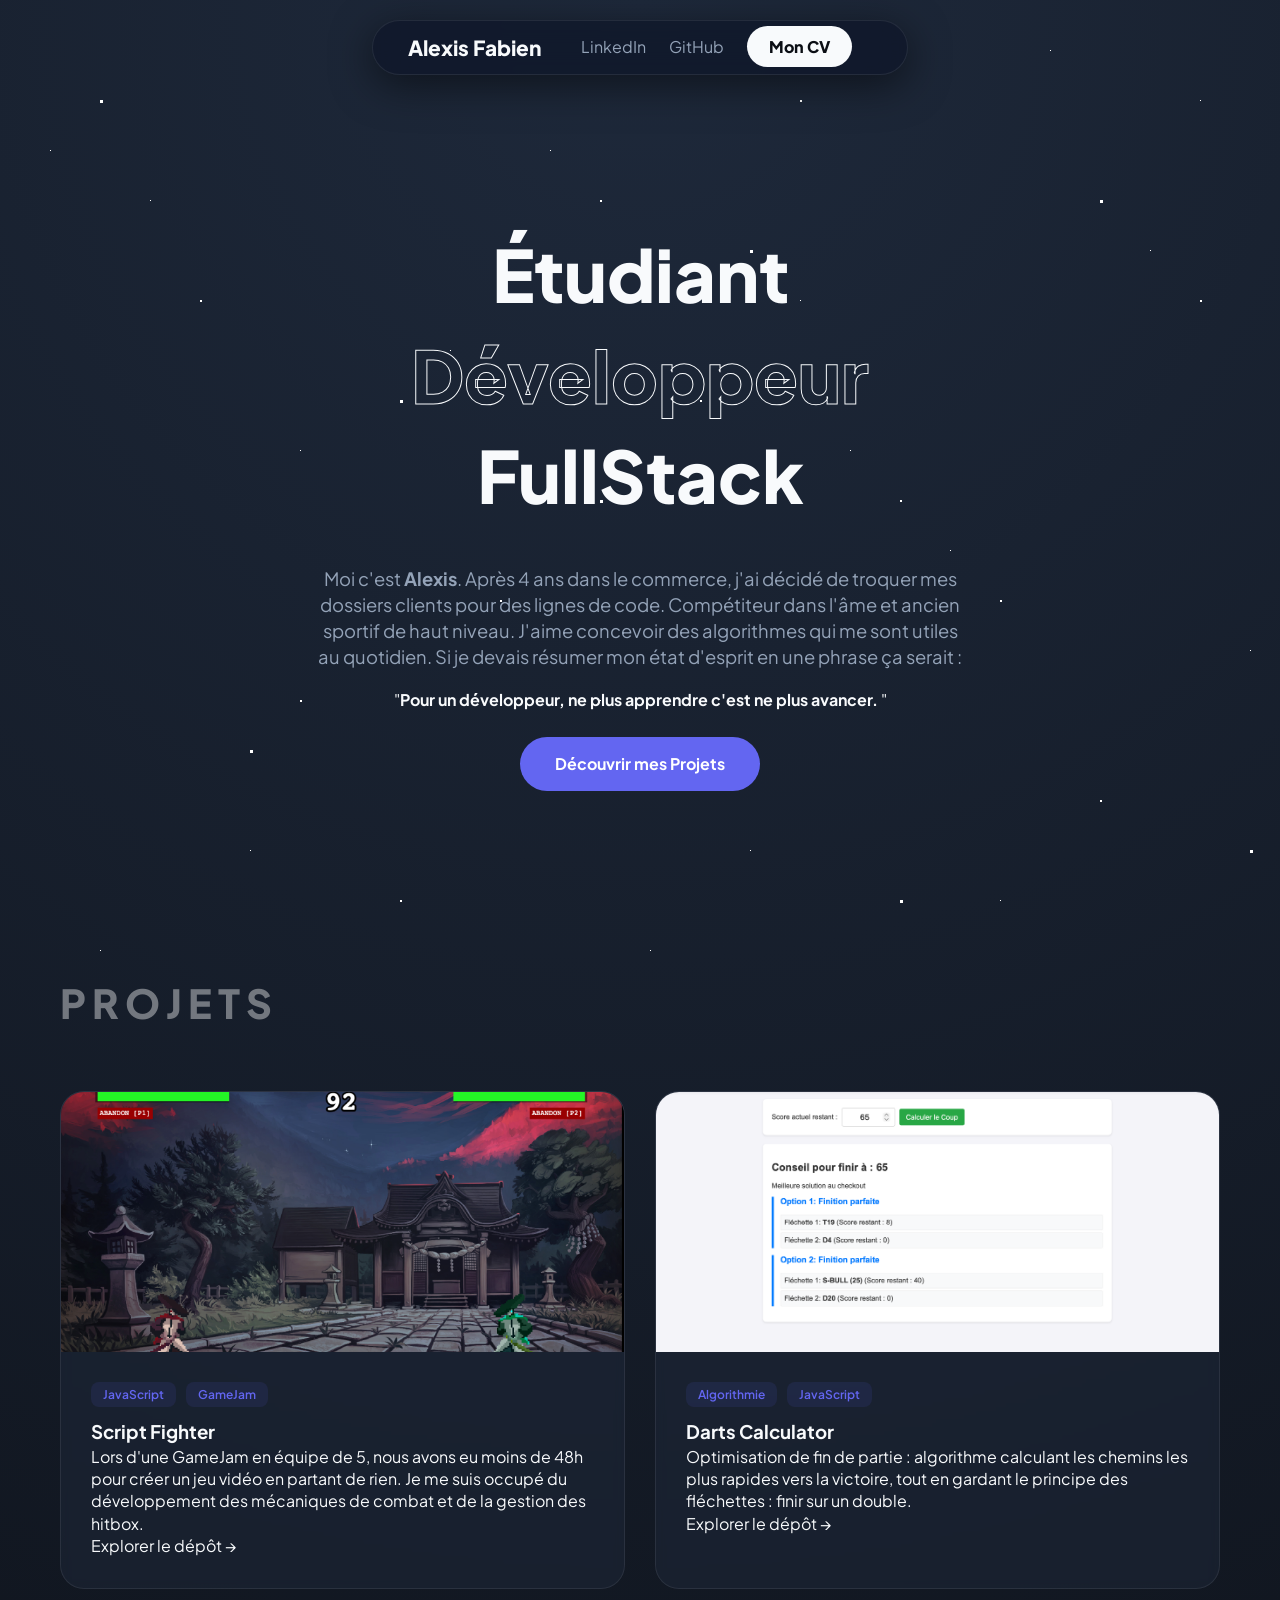
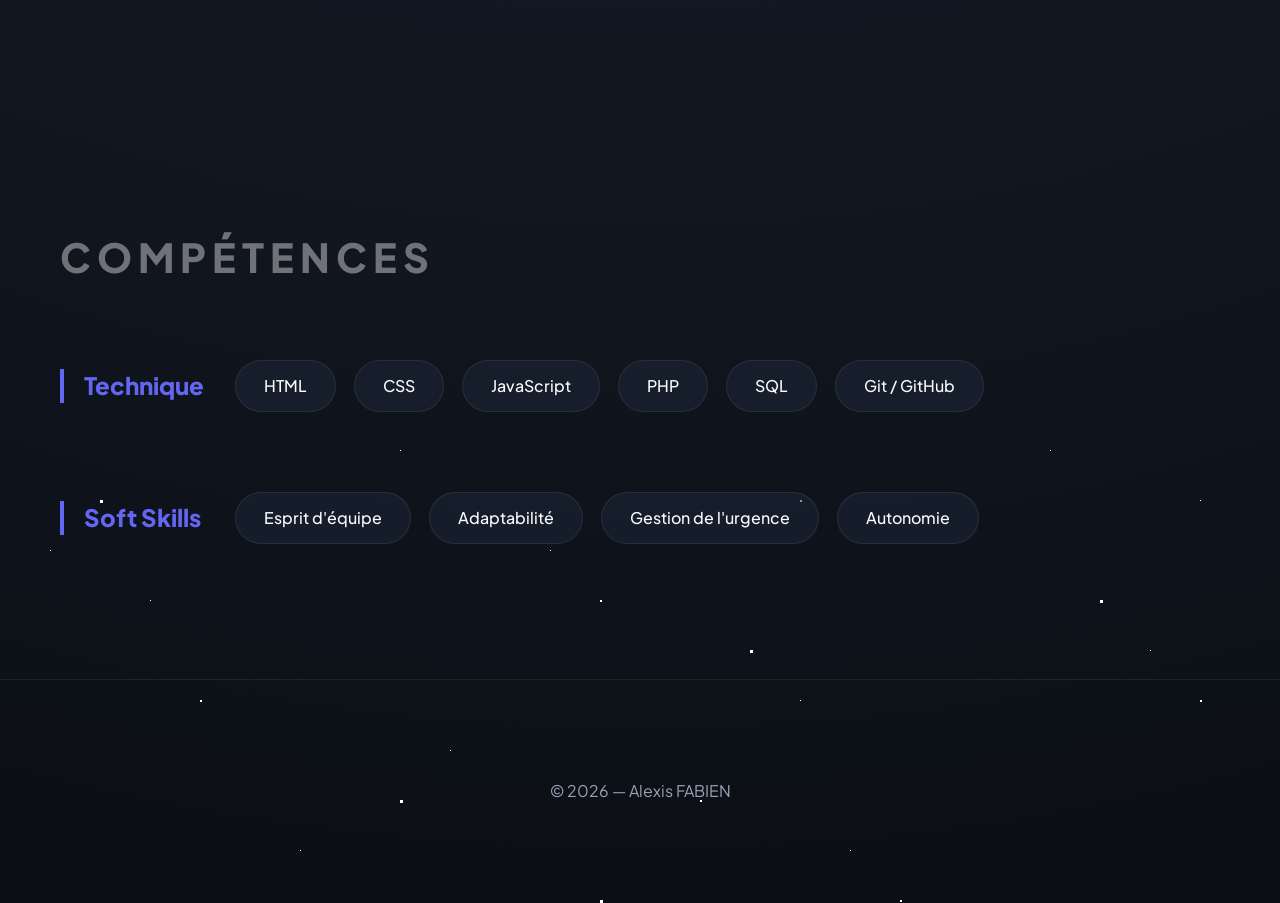
==== index.html @ adce6166 "first commit" ====
<!DOCTYPE html>
<html lang="fr">
<head>
    <meta charset="UTF-8">
    <meta name="viewport" content="width=device-width, initial-scale=1.0">
    <title>Alexis FABIEN | Dev Portfolio</title>
    <link rel="stylesheet" href="src/style.css">
    <link href="https://fonts.googleapis.com/css2?family=Plus+Jakarta+Sans:wght@300;500;800&display=swap" rel="stylesheet">
</head>
<body id="top"> <div class="stars-container">
        <div id="stars"></div>
        <div id="stars2"></div>
        <div id="stars3"></div>
    </div>

    <header class="top-bar">
        <div class="glass-container">
            <a href="#top" class="brand">Alexis<span> </span>Fabien</a>
            
            <nav class="main-nav">
                <a href="https://www.linkedin.com/in/alexis-fabien45" target="_blank">LinkedIn</a>
                <a href="https://github.com/Afabien9" target="_blank">GitHub</a>
                <a href="src/fichier/CV_Alexis_FABIEN.pdf" download class="cta-cv">Mon CV</a>
            </nav>
        </div>
    </header>

    <main>
        <section class="intro-scene">
            <div class="content-wrapper">
                <h1 class="main-title">Étudiant <span>Développeur</span> FullStack</h1>
                <p class="subtitle">Moi c'est <strong>Alexis</strong>. Après 4 ans dans le commerce, j'ai décidé de troquer mes dossiers clients pour des lignes de code. 
                    Compétiteur dans l'âme et ancien sportif de haut niveau. J'aime concevoir des algorithmes qui me sont utiles au quotidien.
                     Si je devais résumer mon état d'esprit en une phrase ça serait :</p>
                <p>"<strong>Pour un développeur, ne plus apprendre c'est ne plus avancer. </strong>"</p>
                 
                <div class="action-group">
                    <a href="#work-gallery" class="main-btn">Découvrir mes Projets</a>
                </div>
            </div>
        </section>

        <section id="work-gallery" class="work-gallery">
            <div class="section-header">
                <h2 class="title-stroke">PROJETS</h2>
            </div>

            <div class="bento-grid">
                <article class="project-item">
                    <a href="https://github.com/Afabien9/GameJam/tree/main" target="_blank" class="project-inner">
                        <div class="project-visual">
                            <img src="src/fichier/Screen In Game.png" alt="Script Fighter">
                        </div>
                        <div class="project-info">
                            <div class="tags"><span>JavaScript</span><span>GameJam</span></div>
                            <h3>Script Fighter</h3>
                            <p>Lors d'une GameJam en équipe de 5, nous avons eu moins de 48h pour créer un jeu vidéo en partant de rien. Je me suis occupé du développement des mécaniques de combat et de la gestion des hitbox.</p>
                                <span class="project-link">Explorer le dépôt →</span>
                        </div>
                    </a>
                </article>

                <article class="project-item">
                    <a href="https://github.com/Afabien9/Flechettes" target="_blank" class="project-inner">
                        <div class="project-visual">
                            <img src="src/fichier/Screen Fléchette.png" alt="Calculateur fléchettes">
                        </div>
                        <div class="project-info">
                            <div class="tags"><span>Algorithmie</span><span>JavaScript</span></div>
                            <h3>Darts Calculator</h3>
                            <p>Optimisation de fin de partie : algorithme calculant les chemins les plus rapides vers la victoire, tout en gardant le principe des fléchettes : finir sur un double.</p>
                                <span class="project-link">Explorer le dépôt →</span>
                        </div>
                    </a>
                </article>
            </div>
        </section>

        <section class="skills-section">
            <div class="section-header">
                <h2 class="title-stroke">COMPÉTENCES</h2>
            </div>
            
            <div class="skills-wrapper">
                <div class="skills-row">
                    <div class="group-label">Technique</div>
                    <div class="skills-slider">
                        <div class="skills-container">
                            <span class="skill-bubble">HTML</span>
                            <span class="skill-bubble">CSS</span>
                            <span class="skill-bubble">JavaScript</span>
                            <span class="skill-bubble">PHP</span>
                            <span class="skill-bubble">SQL</span>
                            <span class="skill-bubble">Git / GitHub</span>
                        </div>
                    </div>
                </div>

                <div class="skills-row">
                    <div class="group-label">Soft Skills</div>
                    <div class="skills-slider">
                        <div class="skills-container">
                            <span class="skill-bubble">Esprit d'équipe</span>
                            <span class="skill-bubble">Adaptabilité</span>
                            <span class="skill-bubble">Gestion de l'urgence</span>
                            <span class="skill-bubble">Autonomie</span>
                        </div>
                    </div>
                </div>
            </div>
        </section>
    </main>

    <footer class="minimal-footer">
        <div class="footer-content">
            <p>© 2026 — Alexis FABIEN</p>
        </div>
    </footer>

</body>
</html>
---- src/style.css ----
:root {
  --accent: #6366f1;
  --accent-soft: rgba(99, 102, 241, 0.1);
  --bg: #0b0e14;
  --card-bg: rgba(30, 41, 59, 0.5);
  --text-main: #f8fafc;
  --text-dim: #94a3b8;
  --border: rgba(255, 255, 255, 0.08);
}

/* --- GÉNÉRAL --- */
* { margin: 0; padding: 0; box-sizing: border-box; }
html { scroll-behavior: smooth; } /* Permet au défilement d'être fluide */

body {
  font-family: 'Plus Jakarta Sans', sans-serif;
  background-color: var(--bg);
  color: var(--text-main);
  line-height: 1.4;
  overflow-x: hidden;
  background: radial-gradient(circle at top, #1e293b 0%, #0b0e14 100%);
}

/* --- SYSTÈME DE GALAXIE --- */
.stars-container {
  position: fixed;
  top: 0;
  left: 0;
  width: 100%;
  height: 100%;
  z-index: -1;
  pointer-events: none;
}

#stars, #stars2, #stars3 {
  width: 1px;
  height: 1px;
  background: transparent;
  position: absolute;
  top: 0;
}

#stars {
  box-shadow: 150px 200px #FFF, 400px 50px #FFF, 600px 700px #FFF, 800px 300px #FFF, 1000px 900px #FFF, 1200px 100px #FFF, 1400px 600px #FFF, 1600px 200px #FFF, 1800px 800px #FFF, 100px 950px #FFF, 300px 450px #FFF, 550px 150px #FFF, 750px 850px #FFF, 950px 550px #FFF, 1150px 250px #FFF, 1350px 750px #FFF, 1550px 350px #FFF, 1750px 50px #FFF, 1950px 650px #FFF, 50px 150px #FFF, 250px 850px #FFF, 450px 350px #FFF, 650px 950px #FFF, 850px 450px #FFF, 1050px 50px #FFF, 1250px 650px #FFF, 1450px 150px #FFF, 1650px 850px #FFF, 1850px 350px #FFF;
  animation: animStar 60s linear infinite;
}
#stars::after { content: " "; position: absolute; top: 2000px; width: 1px; height: 1px; box-shadow: inherit; }

#stars2 {
  width: 2px;
  height: 2px;
  box-shadow: 200px 300px #FFF, 500px 600px #FFF, 800px 100px #FFF, 1100px 800px #FFF, 1400px 400px #FFF, 1700px 900px #FFF, 300px 700px #FFF, 600px 200px #FFF, 900px 500px #FFF, 1200px 300px #FFF, 1500px 800px #FFF, 1800px 100px #FFF, 400px 900px #FFF, 700px 400px #FFF, 1000px 600px #FFF, 1300px 200px #FFF, 1600px 500px #FFF, 1900px 700px #FFF;
  animation: animStar 100s linear infinite;
}
#stars2::after { content: " "; position: absolute; top: 2000px; width: 2px; height: 2px; box-shadow: inherit; }

#stars3 {
  width: 3px;
  height: 3px;
  box-shadow: 100px 100px #FFF, 600px 500px #FFF, 1100px 200px #FFF, 1600px 800px #FFF, 400px 400px #FFF, 900px 900px #FFF, 1400px 100px #FFF, 1900px 600px #FFF, 250px 750px #FFF, 750px 250px #FFF, 1250px 850px #FFF, 1750px 350px #FFF;
  animation: animStar 150s linear infinite;
}
#stars3::after { content: " "; position: absolute; top: 2000px; width: 3px; height: 3px; box-shadow: inherit; }

@keyframes animStar {
  from { transform: translateY(0px); }
  to { transform: translateY(-2000px); }
}

/* --- NAVIGATION --- */
.top-bar {
  position: fixed;
  top: 20px;
  width: 100%;
  z-index: 1000;
  display: flex;
  justify-content: center;
}

.glass-container {
  background: rgba(15, 23, 42, 0.8);
  backdrop-filter: blur(15px);
  border: 1px solid var(--border);
  padding: 12px 35px;
  border-radius: 100px;
  display: flex;
  align-items: center;
  gap: 40px;
  box-shadow: 0 10px 40px rgba(0,0,0,0.5);
}

.brand { 
    font-weight: 800; 
    font-size: 1.3rem; 
    text-decoration: none; /* Enlève le souligné du lien */
    color: var(--text-main); /* Garde le nom en blanc */
    transition: transform 0.3s ease;
}
.brand:hover { transform: scale(1.05); } /* Petit effet au survol */
.brand span { color: var(--accent); }

.main-nav a { 
  text-decoration: none; 
  color: var(--text-dim); 
  font-size: 1rem; 
  margin-right: 20px; 
  transition: color 0.3s;
}
.main-nav a:hover { color: var(--text-main); }

.cta-cv {
  background: var(--text-main);
  color: var(--bg) !important;
  padding: 10px 22px;
  border-radius: 50px;
  font-weight: 800;
}

/* --- SECTIONS --- */
.intro-scene {
  min-height: 95vh; 
  display: flex;
  align-items: center;
  justify-content: center;
  text-align: center;
  padding-top: 160px;
}
.main-title { font-size: clamp(2.5rem, 8vw, 4.5rem); font-weight: 800; margin-bottom: 40px; }
.main-title span { display: block; color: transparent; -webkit-text-stroke: 1px var(--text-main); }
.subtitle { color: var(--text-dim); max-width: 650px; margin: 0 auto 20px; font-size: 1.15rem; }

.main-btn {
  background: var(--accent);
  color: white;
  padding: 16px 35px;
  border-radius: 50px;
  text-decoration: none;
  font-weight: 700;
  display: inline-block;
  margin-top: 25px;
  transition: 0.4s cubic-bezier(0.175, 0.885, 0.32, 1.275);
}
.main-btn:hover { transform: scale(1.1); box-shadow: 0 0 20px var(--accent); }

/* PROJETS & GRID */
.work-gallery, .skills-section { padding: 120px 20px; max-width: 1200px; margin: 0 auto; }
.section-header { margin-bottom: 60px; }
.title-stroke { font-size: 2.5rem; opacity: 0.4; letter-spacing: 6px; color: #fff; font-weight: 800; }

.bento-grid { display: grid; grid-template-columns: repeat(2, 1fr); gap: 30px; }
.project-item { 
    background: var(--card-bg); 
    border: 1px solid var(--border); 
    border-radius: 24px; 
    overflow: hidden; 
    transition: 0.4s;
    backdrop-filter: blur(5px);
}
.project-item:hover { transform: translateY(-10px); border-color: var(--accent); background: rgba(30, 41, 59, 0.8); }
.project-inner { text-decoration: none; color: inherit; }
.project-visual { height: 260px; background: #1e293b; overflow: hidden; }
.project-visual img { width: 100%; height: 100%; object-fit: cover; transition: 0.6s; }
.project-item:hover .project-visual img { transform: scale(1.1); }
.project-info { padding: 30px; }

.tags { margin-bottom: 15px; }
.tags span { font-size: 0.75rem; background: var(--accent-soft); padding: 5px 12px; border-radius: 8px; color: var(--accent); margin-right: 10px; font-weight: 600; }

/* COMPÉTENCES */
.skills-wrapper { display: flex; flex-direction: column; gap: 50px; }
.skills-row { display: flex; align-items: center; }
.group-label {
  min-width: 160px;
  font-size: 1.5rem;
  color: var(--accent);
  font-weight: 800;
  border-left: 4px solid var(--accent);
  padding-left: 20px;
}
.skills-container { display: flex; gap: 18px; overflow-x: auto; padding: 15px; scrollbar-width: none; }
.skill-bubble {
  background: var(--card-bg);
  border: 1px solid var(--border);
  padding: 14px 28px;
  border-radius: 100px;
  white-space: nowrap;
  transition: 0.3s;
  font-weight: 500;
}
.skill-bubble:hover { border-color: var(--accent); color: var(--accent); transform: translateY(-5px); box-shadow: 0 10px 20px rgba(0,0,0,0.3); }

.minimal-footer { padding: 100px 20px; border-top: 1px solid var(--border); text-align: center; color: var(--text-dim); }

@media (max-width: 768px) {
  .glass-container { width: 95%; gap: 15px; padding: 10px 20px; }
  .bento-grid { grid-template-columns: 1fr; }
  .group-label { min-width: 120px; font-size: 1.1rem; }
  .main-title { font-size: 2.8rem; }
}
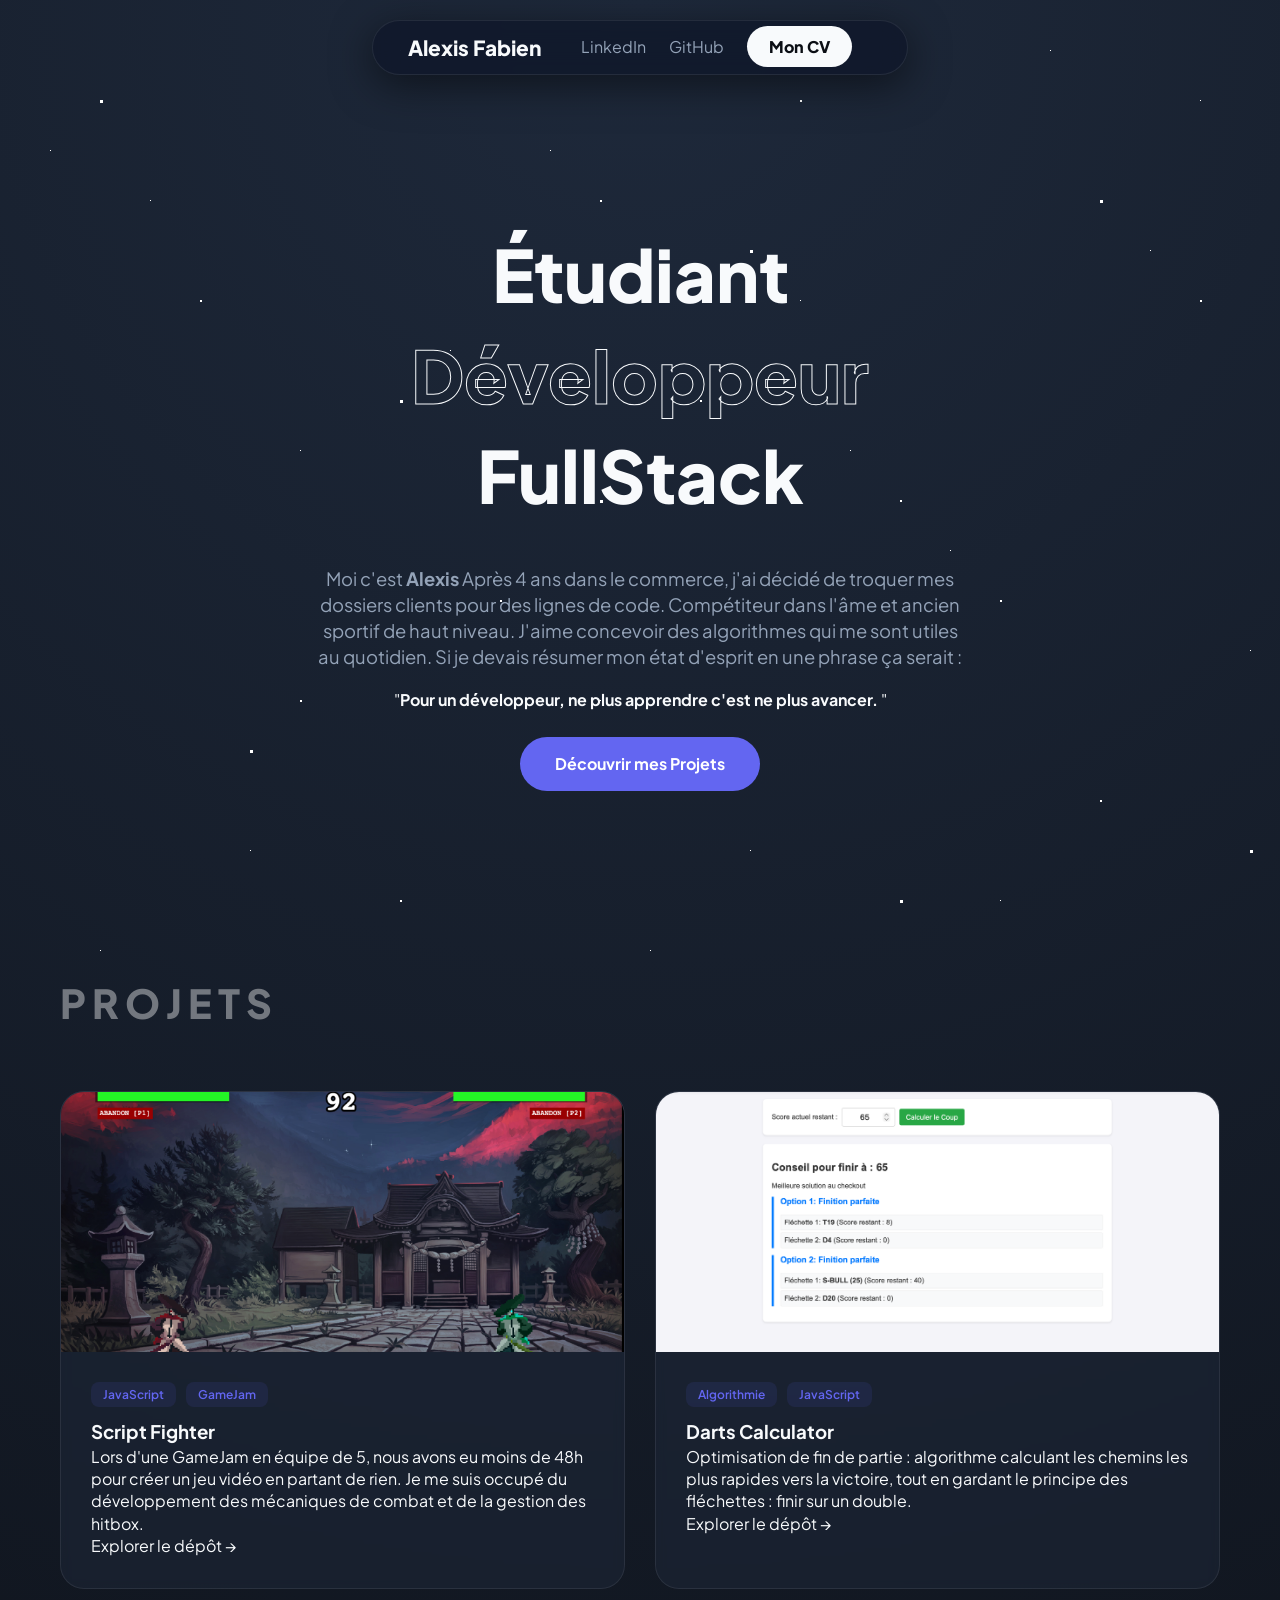
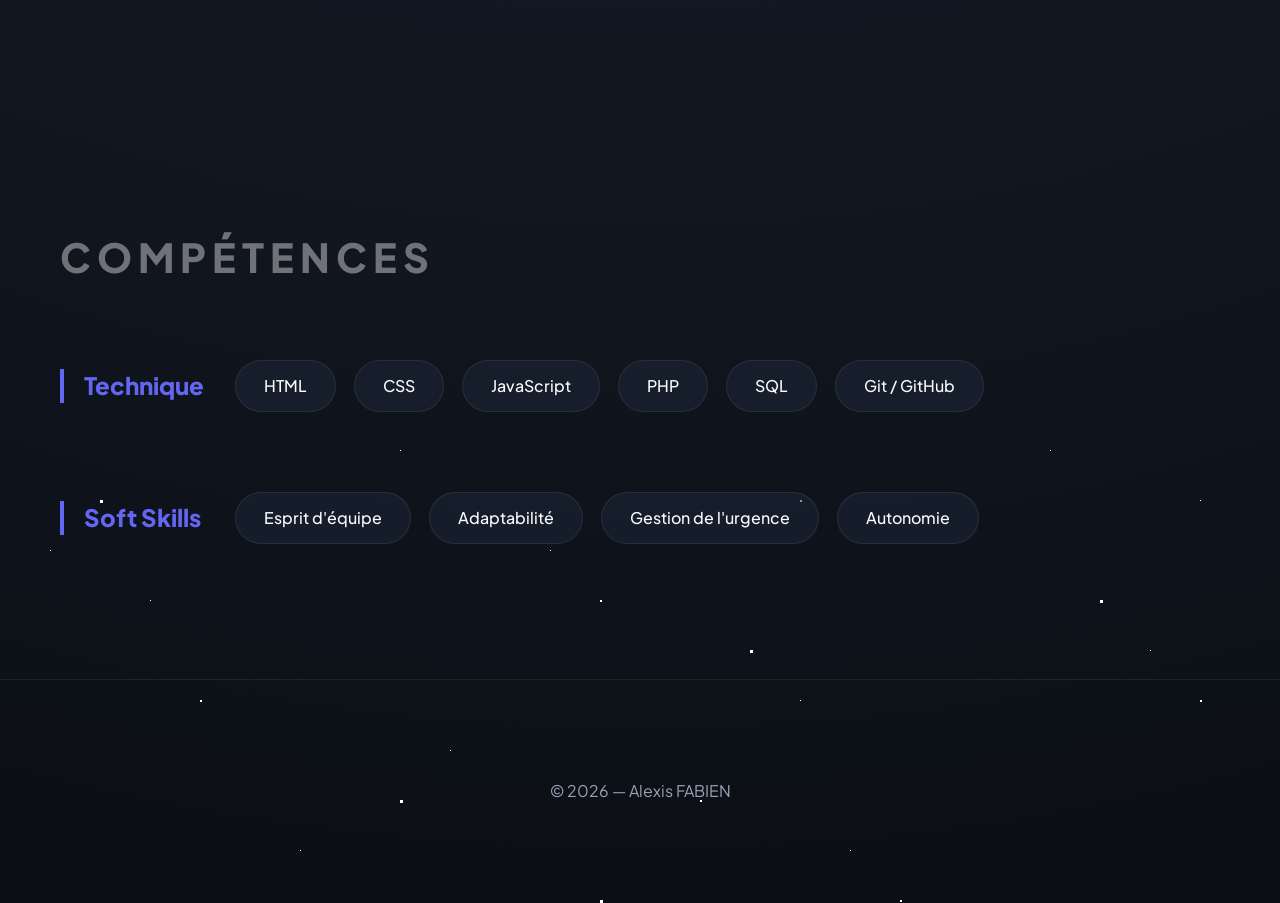
==== commit f08e58c5: "v1" ====
--- a/index.html
+++ b/index.html
@@ -4,7 +4,7 @@
     <meta charset="UTF-8">
     <meta name="viewport" content="width=device-width, initial-scale=1.0">
     <title>Alexis FABIEN | Dev Portfolio</title>
-    <link rel="stylesheet" href="src/style.css">
+    <link rel="stylesheet" href="style.css">
     <link href="https://fonts.googleapis.com/css2?family=Plus+Jakarta+Sans:wght@300;500;800&display=swap" rel="stylesheet">
 </head>
 <body id="top"> <div class="stars-container">
@@ -29,7 +29,7 @@
         <section class="intro-scene">
             <div class="content-wrapper">
                 <h1 class="main-title">Étudiant <span>Développeur</span> FullStack</h1>
-                <p class="subtitle">Moi c'est <strong>Alexis</strong>. Après 4 ans dans le commerce, j'ai décidé de troquer mes dossiers clients pour des lignes de code. 
+                <p class="subtitle">Moi c'est <strong>Alexis</strong> Après 4 ans dans le commerce, j'ai décidé de troquer mes dossiers clients pour des lignes de code. 
                     Compétiteur dans l'âme et ancien sportif de haut niveau. J'aime concevoir des algorithmes qui me sont utiles au quotidien.
                      Si je devais résumer mon état d'esprit en une phrase ça serait :</p>
                 <p>"<strong>Pour un développeur, ne plus apprendre c'est ne plus avancer. </strong>"</p>
@@ -49,7 +49,7 @@
                 <article class="project-item">
                     <a href="https://github.com/Afabien9/GameJam/tree/main" target="_blank" class="project-inner">
                         <div class="project-visual">
-                            <img src="src/fichier/Screen In Game.png" alt="Script Fighter">
+                            <img src="fichier/Screen In Game.png" alt="Script Fighter">
                         </div>
                         <div class="project-info">
                             <div class="tags"><span>JavaScript</span><span>GameJam</span></div>
@@ -63,7 +63,7 @@
                 <article class="project-item">
                     <a href="https://github.com/Afabien9/Flechettes" target="_blank" class="project-inner">
                         <div class="project-visual">
-                            <img src="src/fichier/Screen Fléchette.png" alt="Calculateur fléchettes">
+                            <img src="fichier/Screen Fléchette.png" alt="Calculateur fléchettes">
                         </div>
                         <div class="project-info">
                             <div class="tags"><span>Algorithmie</span><span>JavaScript</span></div>
--- a/style.css
+++ b/style.css
@@ -0,0 +1,199 @@
+:root {
+  --accent: #6366f1;
+  --accent-soft: rgba(99, 102, 241, 0.1);
+  --bg: #0b0e14;
+  --card-bg: rgba(30, 41, 59, 0.5);
+  --text-main: #f8fafc;
+  --text-dim: #94a3b8;
+  --border: rgba(255, 255, 255, 0.08);
+}
+
+/* --- GÉNÉRAL --- */
+* { margin: 0; padding: 0; box-sizing: border-box; }
+html { scroll-behavior: smooth; } /* Permet au défilement d'être fluide */
+
+body {
+  font-family: 'Plus Jakarta Sans', sans-serif;
+  background-color: var(--bg);
+  color: var(--text-main);
+  line-height: 1.4;
+  overflow-x: hidden;
+  background: radial-gradient(circle at top, #1e293b 0%, #0b0e14 100%);
+}
+
+/* --- SYSTÈME DE GALAXIE --- */
+.stars-container {
+  position: fixed;
+  top: 0;
+  left: 0;
+  width: 100%;
+  height: 100%;
+  z-index: -1;
+  pointer-events: none;
+}
+
+#stars, #stars2, #stars3 {
+  width: 1px;
+  height: 1px;
+  background: transparent;
+  position: absolute;
+  top: 0;
+}
+
+#stars {
+  box-shadow: 150px 200px #FFF, 400px 50px #FFF, 600px 700px #FFF, 800px 300px #FFF, 1000px 900px #FFF, 1200px 100px #FFF, 1400px 600px #FFF, 1600px 200px #FFF, 1800px 800px #FFF, 100px 950px #FFF, 300px 450px #FFF, 550px 150px #FFF, 750px 850px #FFF, 950px 550px #FFF, 1150px 250px #FFF, 1350px 750px #FFF, 1550px 350px #FFF, 1750px 50px #FFF, 1950px 650px #FFF, 50px 150px #FFF, 250px 850px #FFF, 450px 350px #FFF, 650px 950px #FFF, 850px 450px #FFF, 1050px 50px #FFF, 1250px 650px #FFF, 1450px 150px #FFF, 1650px 850px #FFF, 1850px 350px #FFF;
+  animation: animStar 60s linear infinite;
+}
+#stars::after { content: " "; position: absolute; top: 2000px; width: 1px; height: 1px; box-shadow: inherit; }
+
+#stars2 {
+  width: 2px;
+  height: 2px;
+  box-shadow: 200px 300px #FFF, 500px 600px #FFF, 800px 100px #FFF, 1100px 800px #FFF, 1400px 400px #FFF, 1700px 900px #FFF, 300px 700px #FFF, 600px 200px #FFF, 900px 500px #FFF, 1200px 300px #FFF, 1500px 800px #FFF, 1800px 100px #FFF, 400px 900px #FFF, 700px 400px #FFF, 1000px 600px #FFF, 1300px 200px #FFF, 1600px 500px #FFF, 1900px 700px #FFF;
+  animation: animStar 100s linear infinite;
+}
+#stars2::after { content: " "; position: absolute; top: 2000px; width: 2px; height: 2px; box-shadow: inherit; }
+
+#stars3 {
+  width: 3px;
+  height: 3px;
+  box-shadow: 100px 100px #FFF, 600px 500px #FFF, 1100px 200px #FFF, 1600px 800px #FFF, 400px 400px #FFF, 900px 900px #FFF, 1400px 100px #FFF, 1900px 600px #FFF, 250px 750px #FFF, 750px 250px #FFF, 1250px 850px #FFF, 1750px 350px #FFF;
+  animation: animStar 150s linear infinite;
+}
+#stars3::after { content: " "; position: absolute; top: 2000px; width: 3px; height: 3px; box-shadow: inherit; }
+
+@keyframes animStar {
+  from { transform: translateY(0px); }
+  to { transform: translateY(-2000px); }
+}
+
+/* --- NAVIGATION --- */
+.top-bar {
+  position: fixed;
+  top: 20px;
+  width: 100%;
+  z-index: 1000;
+  display: flex;
+  justify-content: center;
+}
+
+.glass-container {
+  background: rgba(15, 23, 42, 0.8);
+  backdrop-filter: blur(15px);
+  border: 1px solid var(--border);
+  padding: 12px 35px;
+  border-radius: 100px;
+  display: flex;
+  align-items: center;
+  gap: 40px;
+  box-shadow: 0 10px 40px rgba(0,0,0,0.5);
+}
+
+.brand { 
+    font-weight: 800; 
+    font-size: 1.3rem; 
+    text-decoration: none; /* Enlève le souligné du lien */
+    color: var(--text-main); /* Garde le nom en blanc */
+    transition: transform 0.3s ease;
+}
+.brand:hover { transform: scale(1.05); } /* Petit effet au survol */
+.brand span { color: var(--accent); }
+
+.main-nav a { 
+  text-decoration: none; 
+  color: var(--text-dim); 
+  font-size: 1rem; 
+  margin-right: 20px; 
+  transition: color 0.3s;
+}
+.main-nav a:hover { color: var(--text-main); }
+
+.cta-cv {
+  background: var(--text-main);
+  color: var(--bg) !important;
+  padding: 10px 22px;
+  border-radius: 50px;
+  font-weight: 800;
+}
+
+/* --- SECTIONS --- */
+.intro-scene {
+  min-height: 95vh; 
+  display: flex;
+  align-items: center;
+  justify-content: center;
+  text-align: center;
+  padding-top: 160px;
+}
+.main-title { font-size: clamp(2.5rem, 8vw, 4.5rem); font-weight: 800; margin-bottom: 40px; }
+.main-title span { display: block; color: transparent; -webkit-text-stroke: 1px var(--text-main); }
+.subtitle { color: var(--text-dim); max-width: 650px; margin: 0 auto 20px; font-size: 1.15rem; }
+
+.main-btn {
+  background: var(--accent);
+  color: white;
+  padding: 16px 35px;
+  border-radius: 50px;
+  text-decoration: none;
+  font-weight: 700;
+  display: inline-block;
+  margin-top: 25px;
+  transition: 0.4s cubic-bezier(0.175, 0.885, 0.32, 1.275);
+}
+.main-btn:hover { transform: scale(1.1); box-shadow: 0 0 20px var(--accent); }
+
+/* PROJETS & GRID */
+.work-gallery, .skills-section { padding: 120px 20px; max-width: 1200px; margin: 0 auto; }
+.section-header { margin-bottom: 60px; }
+.title-stroke { font-size: 2.5rem; opacity: 0.4; letter-spacing: 6px; color: #fff; font-weight: 800; }
+
+.bento-grid { display: grid; grid-template-columns: repeat(2, 1fr); gap: 30px; }
+.project-item { 
+    background: var(--card-bg); 
+    border: 1px solid var(--border); 
+    border-radius: 24px; 
+    overflow: hidden; 
+    transition: 0.4s;
+    backdrop-filter: blur(5px);
+}
+.project-item:hover { transform: translateY(-10px); border-color: var(--accent); background: rgba(30, 41, 59, 0.8); }
+.project-inner { text-decoration: none; color: inherit; }
+.project-visual { height: 260px; background: #1e293b; overflow: hidden; }
+.project-visual img { width: 100%; height: 100%; object-fit: cover; transition: 0.6s; }
+.project-item:hover .project-visual img { transform: scale(1.1); }
+.project-info { padding: 30px; }
+
+.tags { margin-bottom: 15px; }
+.tags span { font-size: 0.75rem; background: var(--accent-soft); padding: 5px 12px; border-radius: 8px; color: var(--accent); margin-right: 10px; font-weight: 600; }
+
+/* COMPÉTENCES */
+.skills-wrapper { display: flex; flex-direction: column; gap: 50px; }
+.skills-row { display: flex; align-items: center; }
+.group-label {
+  min-width: 160px;
+  font-size: 1.5rem;
+  color: var(--accent);
+  font-weight: 800;
+  border-left: 4px solid var(--accent);
+  padding-left: 20px;
+}
+.skills-container { display: flex; gap: 18px; overflow-x: auto; padding: 15px; scrollbar-width: none; }
+.skill-bubble {
+  background: var(--card-bg);
+  border: 1px solid var(--border);
+  padding: 14px 28px;
+  border-radius: 100px;
+  white-space: nowrap;
+  transition: 0.3s;
+  font-weight: 500;
+}
+.skill-bubble:hover { border-color: var(--accent); color: var(--accent); transform: translateY(-5px); box-shadow: 0 10px 20px rgba(0,0,0,0.3); }
+
+.minimal-footer { padding: 100px 20px; border-top: 1px solid var(--border); text-align: center; color: var(--text-dim); }
+
+@media (max-width: 768px) {
+  .glass-container { width: 95%; gap: 15px; padding: 10px 20px; }
+  .bento-grid { grid-template-columns: 1fr; }
+  .group-label { min-width: 120px; font-size: 1.1rem; }
+  .main-title { font-size: 2.8rem; }
+}
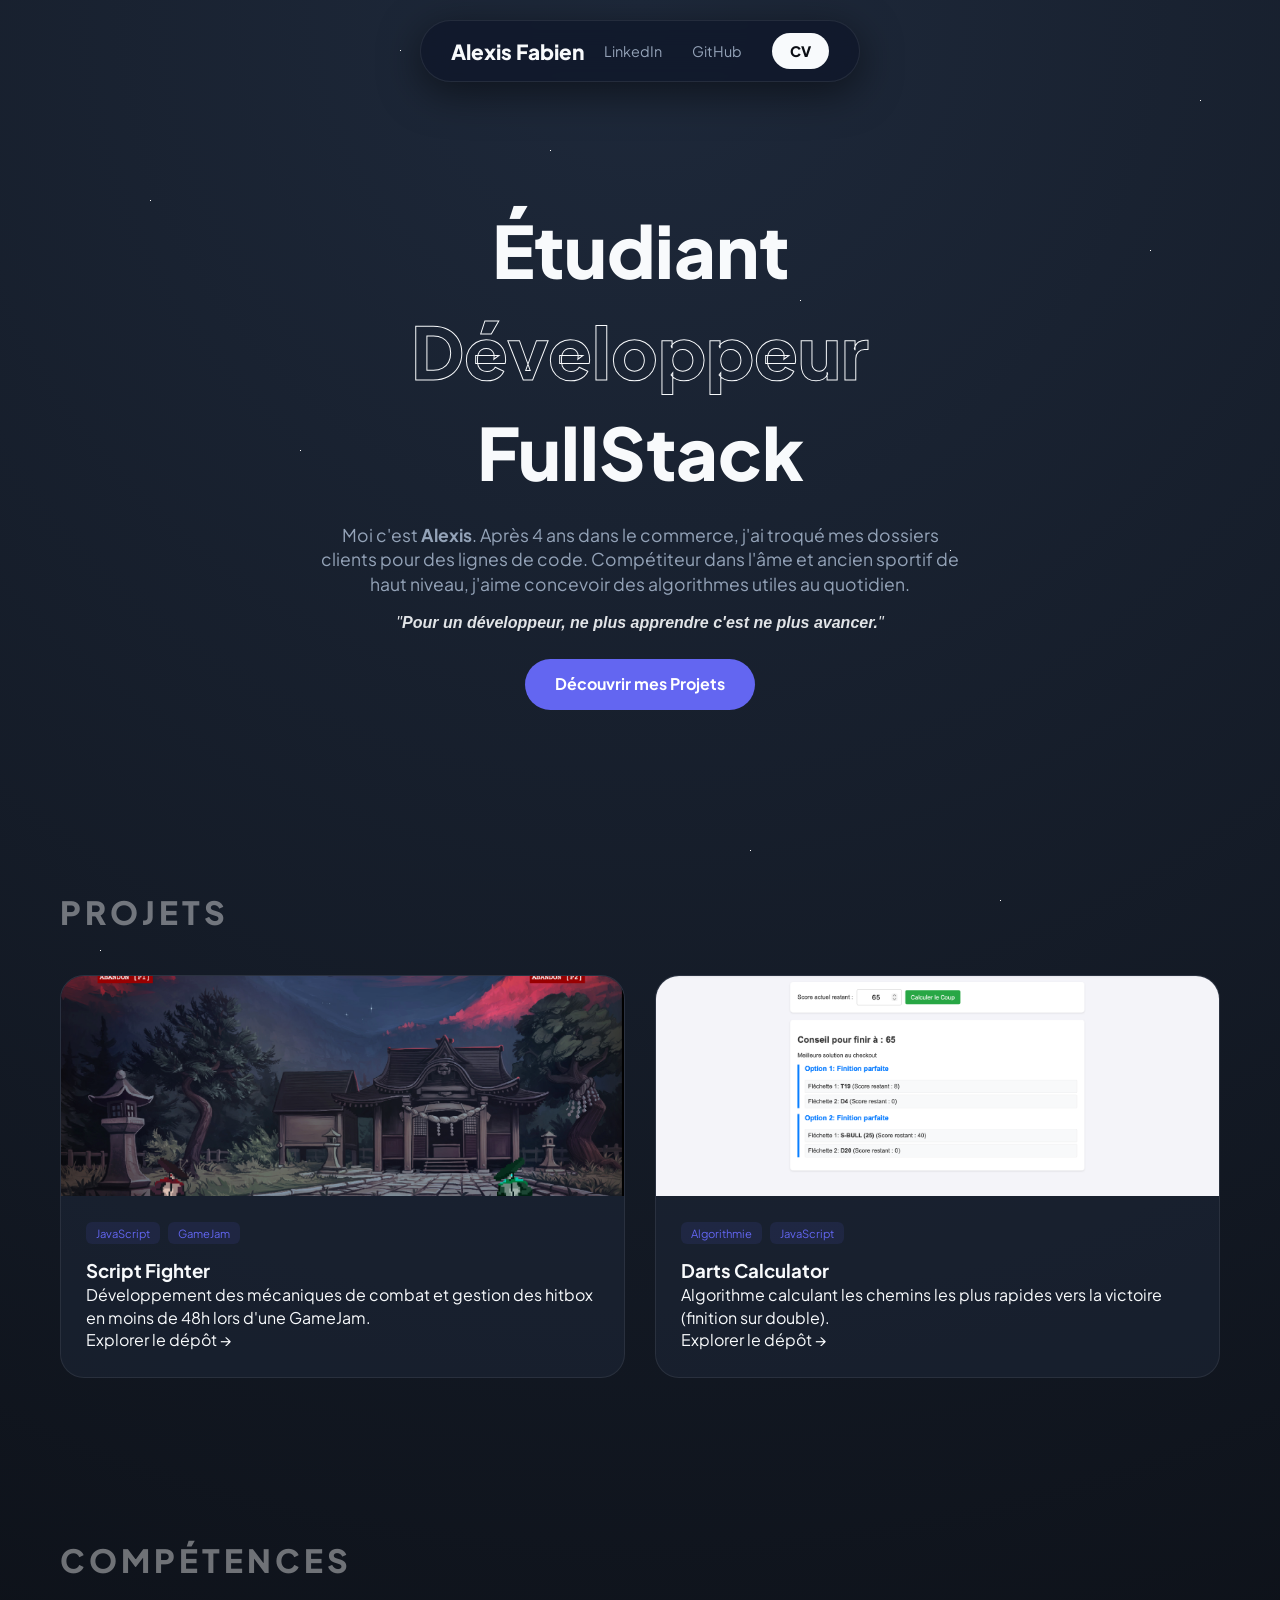
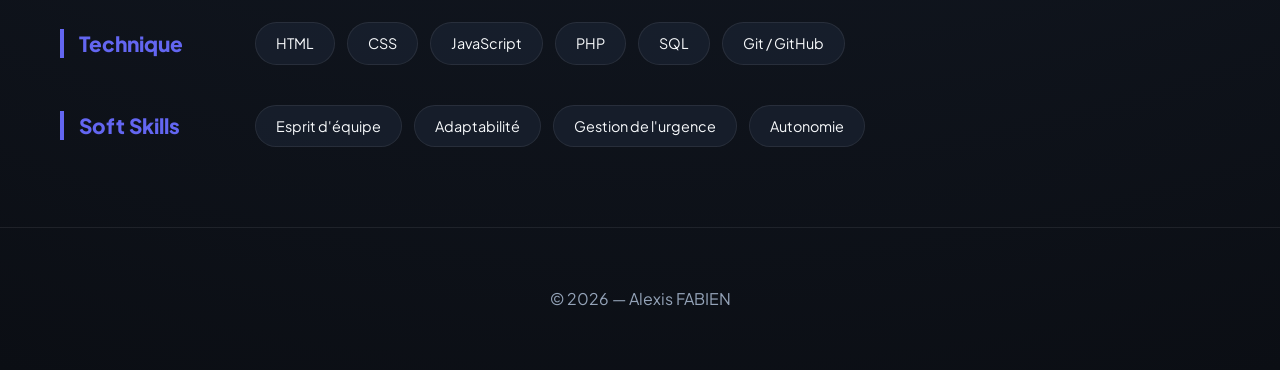
==== commit e1d4dc77: "responsive" ====
--- a/index.html
+++ b/index.html
@@ -7,7 +7,8 @@
     <link rel="stylesheet" href="style.css">
     <link href="https://fonts.googleapis.com/css2?family=Plus+Jakarta+Sans:wght@300;500;800&display=swap" rel="stylesheet">
 </head>
-<body id="top"> <div class="stars-container">
+<body id="top">
+    <div class="stars-container">
         <div id="stars"></div>
         <div id="stars2"></div>
         <div id="stars3"></div>
@@ -16,23 +17,20 @@
     <header class="top-bar">
         <div class="glass-container">
             <a href="#top" class="brand">Alexis<span> </span>Fabien</a>
-            
             <nav class="main-nav">
                 <a href="https://www.linkedin.com/in/alexis-fabien45" target="_blank">LinkedIn</a>
                 <a href="https://github.com/Afabien9" target="_blank">GitHub</a>
-                <a href="src/fichier/CV_Alexis_FABIEN.pdf" download class="cta-cv">Mon CV</a>
+                <a href="src/fichier/CV_Alexis_FABIEN.pdf" download class="cta-cv">CV</a>
             </nav>
         </div>
     </header>
 
-    <main>
+    <main class="container">
         <section class="intro-scene">
             <div class="content-wrapper">
                 <h1 class="main-title">Étudiant <span>Développeur</span> FullStack</h1>
-                <p class="subtitle">Moi c'est <strong>Alexis</strong> Après 4 ans dans le commerce, j'ai décidé de troquer mes dossiers clients pour des lignes de code. 
-                    Compétiteur dans l'âme et ancien sportif de haut niveau. J'aime concevoir des algorithmes qui me sont utiles au quotidien.
-                     Si je devais résumer mon état d'esprit en une phrase ça serait :</p>
-                <p>"<strong>Pour un développeur, ne plus apprendre c'est ne plus avancer. </strong>"</p>
+                <p class="subtitle">Moi c'est <strong>Alexis</strong>. Après 4 ans dans le commerce, j'ai troqué mes dossiers clients pour des lignes de code. Compétiteur dans l'âme et ancien sportif de haut niveau, j'aime concevoir des algorithmes utiles au quotidien.</p>
+                <p class="quote">"<strong>Pour un développeur, ne plus apprendre c'est ne plus avancer.</strong>"</p>
                  
                 <div class="action-group">
                     <a href="#work-gallery" class="main-btn">Découvrir mes Projets</a>
@@ -54,8 +52,8 @@
                         <div class="project-info">
                             <div class="tags"><span>JavaScript</span><span>GameJam</span></div>
                             <h3>Script Fighter</h3>
-                            <p>Lors d'une GameJam en équipe de 5, nous avons eu moins de 48h pour créer un jeu vidéo en partant de rien. Je me suis occupé du développement des mécaniques de combat et de la gestion des hitbox.</p>
-                                <span class="project-link">Explorer le dépôt →</span>
+                            <p>Développement des mécaniques de combat et gestion des hitbox en moins de 48h lors d'une GameJam.</p>
+                            <span class="project-link">Explorer le dépôt →</span>
                         </div>
                     </a>
                 </article>
@@ -68,8 +66,8 @@
                         <div class="project-info">
                             <div class="tags"><span>Algorithmie</span><span>JavaScript</span></div>
                             <h3>Darts Calculator</h3>
-                            <p>Optimisation de fin de partie : algorithme calculant les chemins les plus rapides vers la victoire, tout en gardant le principe des fléchettes : finir sur un double.</p>
-                                <span class="project-link">Explorer le dépôt →</span>
+                            <p>Algorithme calculant les chemins les plus rapides vers la victoire (finition sur double).</p>
+                            <span class="project-link">Explorer le dépôt →</span>
                         </div>
                     </a>
                 </article>
@@ -84,27 +82,23 @@
             <div class="skills-wrapper">
                 <div class="skills-row">
                     <div class="group-label">Technique</div>
-                    <div class="skills-slider">
-                        <div class="skills-container">
-                            <span class="skill-bubble">HTML</span>
-                            <span class="skill-bubble">CSS</span>
-                            <span class="skill-bubble">JavaScript</span>
-                            <span class="skill-bubble">PHP</span>
-                            <span class="skill-bubble">SQL</span>
-                            <span class="skill-bubble">Git / GitHub</span>
-                        </div>
+                    <div class="skills-container">
+                        <span class="skill-bubble">HTML</span>
+                        <span class="skill-bubble">CSS</span>
+                        <span class="skill-bubble">JavaScript</span>
+                        <span class="skill-bubble">PHP</span>
+                        <span class="skill-bubble">SQL</span>
+                        <span class="skill-bubble">Git / GitHub</span>
                     </div>
                 </div>
 
                 <div class="skills-row">
                     <div class="group-label">Soft Skills</div>
-                    <div class="skills-slider">
-                        <div class="skills-container">
-                            <span class="skill-bubble">Esprit d'équipe</span>
-                            <span class="skill-bubble">Adaptabilité</span>
-                            <span class="skill-bubble">Gestion de l'urgence</span>
-                            <span class="skill-bubble">Autonomie</span>
-                        </div>
+                    <div class="skills-container">
+                        <span class="skill-bubble">Esprit d'équipe</span>
+                        <span class="skill-bubble">Adaptabilité</span>
+                        <span class="skill-bubble">Gestion de l'urgence</span>
+                        <span class="skill-bubble">Autonomie</span>
                     </div>
                 </div>
             </div>
@@ -112,10 +106,7 @@
     </main>
 
     <footer class="minimal-footer">
-        <div class="footer-content">
-            <p>© 2026 — Alexis FABIEN</p>
-        </div>
+        <p>© 2026 — Alexis FABIEN</p>
     </footer>
-
 </body>
 </html>
--- a/style.css
+++ b/style.css
@@ -10,7 +10,7 @@
 
 /* --- GÉNÉRAL --- */
 * { margin: 0; padding: 0; box-sizing: border-box; }
-html { scroll-behavior: smooth; } /* Permet au défilement d'être fluide */
+html { scroll-behavior: smooth; }
 
 body {
   font-family: 'Plus Jakarta Sans', sans-serif;
@@ -19,6 +19,12 @@
   line-height: 1.4;
   overflow-x: hidden;
   background: radial-gradient(circle at top, #1e293b 0%, #0b0e14 100%);
+}
+
+.container {
+    max-width: 1200px;
+    margin: 0 auto;
+    padding: 0 20px;
 }
 
 /* --- SYSTÈME DE GALAXIE --- */
@@ -41,26 +47,10 @@
 }
 
 #stars {
-  box-shadow: 150px 200px #FFF, 400px 50px #FFF, 600px 700px #FFF, 800px 300px #FFF, 1000px 900px #FFF, 1200px 100px #FFF, 1400px 600px #FFF, 1600px 200px #FFF, 1800px 800px #FFF, 100px 950px #FFF, 300px 450px #FFF, 550px 150px #FFF, 750px 850px #FFF, 950px 550px #FFF, 1150px 250px #FFF, 1350px 750px #FFF, 1550px 350px #FFF, 1750px 50px #FFF, 1950px 650px #FFF, 50px 150px #FFF, 250px 850px #FFF, 450px 350px #FFF, 650px 950px #FFF, 850px 450px #FFF, 1050px 50px #FFF, 1250px 650px #FFF, 1450px 150px #FFF, 1650px 850px #FFF, 1850px 350px #FFF;
+  box-shadow: 150px 200px #FFF, 400px 50px #FFF, 600px 700px #FFF, 800px 300px #FFF, 1000px 900px #FFF, 1200px 100px #FFF, 1400px 600px #FFF, 1600px 200px #FFF, 1800px 800px #FFF, 100px 950px #FFF, 300px 450px #FFF, 550px 150px #FFF, 750px 850px #FFF, 950px 550px #FFF, 1150px 250px #FFF, 1350px 750px #FFF, 1550px 350px #FFF, 1750px 50px #FFF, 1950px 650px #FFF;
   animation: animStar 60s linear infinite;
 }
 #stars::after { content: " "; position: absolute; top: 2000px; width: 1px; height: 1px; box-shadow: inherit; }
-
-#stars2 {
-  width: 2px;
-  height: 2px;
-  box-shadow: 200px 300px #FFF, 500px 600px #FFF, 800px 100px #FFF, 1100px 800px #FFF, 1400px 400px #FFF, 1700px 900px #FFF, 300px 700px #FFF, 600px 200px #FFF, 900px 500px #FFF, 1200px 300px #FFF, 1500px 800px #FFF, 1800px 100px #FFF, 400px 900px #FFF, 700px 400px #FFF, 1000px 600px #FFF, 1300px 200px #FFF, 1600px 500px #FFF, 1900px 700px #FFF;
-  animation: animStar 100s linear infinite;
-}
-#stars2::after { content: " "; position: absolute; top: 2000px; width: 2px; height: 2px; box-shadow: inherit; }
-
-#stars3 {
-  width: 3px;
-  height: 3px;
-  box-shadow: 100px 100px #FFF, 600px 500px #FFF, 1100px 200px #FFF, 1600px 800px #FFF, 400px 400px #FFF, 900px 900px #FFF, 1400px 100px #FFF, 1900px 600px #FFF, 250px 750px #FFF, 750px 250px #FFF, 1250px 850px #FFF, 1750px 350px #FFF;
-  animation: animStar 150s linear infinite;
-}
-#stars3::after { content: " "; position: absolute; top: 2000px; width: 3px; height: 3px; box-shadow: inherit; }
 
 @keyframes animStar {
   from { transform: translateY(0px); }
@@ -75,35 +65,35 @@
   z-index: 1000;
   display: flex;
   justify-content: center;
+  padding: 0 10px;
 }
 
 .glass-container {
   background: rgba(15, 23, 42, 0.8);
   backdrop-filter: blur(15px);
   border: 1px solid var(--border);
-  padding: 12px 35px;
+  padding: 12px 30px;
   border-radius: 100px;
   display: flex;
   align-items: center;
-  gap: 40px;
+  gap: 20px;
   box-shadow: 0 10px 40px rgba(0,0,0,0.5);
 }
 
 .brand { 
     font-weight: 800; 
-    font-size: 1.3rem; 
-    text-decoration: none; /* Enlève le souligné du lien */
-    color: var(--text-main); /* Garde le nom en blanc */
+    font-size: 1.1rem; 
+    text-decoration: none; 
+    color: var(--text-main); 
     transition: transform 0.3s ease;
 }
-.brand:hover { transform: scale(1.05); } /* Petit effet au survol */
 .brand span { color: var(--accent); }
 
+.main-nav { display: flex; align-items: center; gap: 15px; }
 .main-nav a { 
   text-decoration: none; 
   color: var(--text-dim); 
-  font-size: 1rem; 
-  margin-right: 20px; 
+  font-size: 0.9rem; 
   transition: color 0.3s;
 }
 .main-nav a:hover { color: var(--text-main); }
@@ -111,89 +101,91 @@
 .cta-cv {
   background: var(--text-main);
   color: var(--bg) !important;
-  padding: 10px 22px;
+  padding: 8px 18px;
   border-radius: 50px;
   font-weight: 800;
 }
 
 /* --- SECTIONS --- */
 .intro-scene {
-  min-height: 95vh; 
+  min-height: 90vh; 
   display: flex;
   align-items: center;
   justify-content: center;
   text-align: center;
-  padding-top: 160px;
+  padding-top: 100px;
 }
-.main-title { font-size: clamp(2.5rem, 8vw, 4.5rem); font-weight: 800; margin-bottom: 40px; }
+.main-title { font-size: clamp(2rem, 8vw, 4.5rem); font-weight: 800; margin-bottom: 20px; }
 .main-title span { display: block; color: transparent; -webkit-text-stroke: 1px var(--text-main); }
-.subtitle { color: var(--text-dim); max-width: 650px; margin: 0 auto 20px; font-size: 1.15rem; }
+.subtitle { color: var(--text-dim); max-width: 650px; margin: 0 auto 15px; font-size: 1.1rem; }
+.quote { font-style: italic; opacity: 0.9; margin-top: 10px; }
 
 .main-btn {
   background: var(--accent);
   color: white;
-  padding: 16px 35px;
+  padding: 14px 30px;
   border-radius: 50px;
   text-decoration: none;
   font-weight: 700;
   display: inline-block;
   margin-top: 25px;
-  transition: 0.4s cubic-bezier(0.175, 0.885, 0.32, 1.275);
+  transition: 0.3s;
 }
-.main-btn:hover { transform: scale(1.1); box-shadow: 0 0 20px var(--accent); }
+.main-btn:hover { transform: translateY(-3px); box-shadow: 0 0 20px var(--accent); }
 
-/* PROJETS & GRID */
-.work-gallery, .skills-section { padding: 120px 20px; max-width: 1200px; margin: 0 auto; }
-.section-header { margin-bottom: 60px; }
-.title-stroke { font-size: 2.5rem; opacity: 0.4; letter-spacing: 6px; color: #fff; font-weight: 800; }
+/* PROJETS */
+.work-gallery, .skills-section { padding: 80px 0; }
+.title-stroke { font-size: 2rem; opacity: 0.4; letter-spacing: 4px; color: #fff; font-weight: 800; margin-bottom: 40px; }
 
-.bento-grid { display: grid; grid-template-columns: repeat(2, 1fr); gap: 30px; }
+.bento-grid { display: grid; grid-template-columns: repeat(auto-fit, minmax(300px, 1fr)); gap: 30px; }
 .project-item { 
     background: var(--card-bg); 
     border: 1px solid var(--border); 
     border-radius: 24px; 
     overflow: hidden; 
     transition: 0.4s;
-    backdrop-filter: blur(5px);
 }
-.project-item:hover { transform: translateY(-10px); border-color: var(--accent); background: rgba(30, 41, 59, 0.8); }
+.project-item:hover { transform: translateY(-10px); border-color: var(--accent); }
 .project-inner { text-decoration: none; color: inherit; }
-.project-visual { height: 260px; background: #1e293b; overflow: hidden; }
-.project-visual img { width: 100%; height: 100%; object-fit: cover; transition: 0.6s; }
-.project-item:hover .project-visual img { transform: scale(1.1); }
-.project-info { padding: 30px; }
+.project-visual { height: 220px; background: #1e293b; overflow: hidden; }
+.project-visual img { width: 100%; height: 100%; object-fit: cover; }
+.project-info { padding: 25px; }
 
 .tags { margin-bottom: 15px; }
-.tags span { font-size: 0.75rem; background: var(--accent-soft); padding: 5px 12px; border-radius: 8px; color: var(--accent); margin-right: 10px; font-weight: 600; }
+.tags span { font-size: 0.7rem; background: var(--accent-soft); padding: 4px 10px; border-radius: 6px; color: var(--accent); margin-right: 8px; }
 
 /* COMPÉTENCES */
-.skills-wrapper { display: flex; flex-direction: column; gap: 50px; }
-.skills-row { display: flex; align-items: center; }
+.skills-wrapper { display: flex; flex-direction: column; gap: 40px; }
+.skills-row { display: flex; flex-direction: column; gap: 15px; }
 .group-label {
-  min-width: 160px;
-  font-size: 1.5rem;
+  font-size: 1.3rem;
   color: var(--accent);
   font-weight: 800;
   border-left: 4px solid var(--accent);
-  padding-left: 20px;
+  padding-left: 15px;
 }
-.skills-container { display: flex; gap: 18px; overflow-x: auto; padding: 15px; scrollbar-width: none; }
+.skills-container { display: flex; flex-wrap: wrap; gap: 12px; }
 .skill-bubble {
   background: var(--card-bg);
   border: 1px solid var(--border);
-  padding: 14px 28px;
+  padding: 10px 20px;
   border-radius: 100px;
-  white-space: nowrap;
+  font-size: 0.9rem;
   transition: 0.3s;
-  font-weight: 500;
 }
-.skill-bubble:hover { border-color: var(--accent); color: var(--accent); transform: translateY(-5px); box-shadow: 0 10px 20px rgba(0,0,0,0.3); }
 
-.minimal-footer { padding: 100px 20px; border-top: 1px solid var(--border); text-align: center; color: var(--text-dim); }
+.minimal-footer { padding: 60px 20px; text-align: center; color: var(--text-dim); border-top: 1px solid var(--border); }
 
-@media (max-width: 768px) {
-  .glass-container { width: 95%; gap: 15px; padding: 10px 20px; }
-  .bento-grid { grid-template-columns: 1fr; }
-  .group-label { min-width: 120px; font-size: 1.1rem; }
-  .main-title { font-size: 2.8rem; }
+/* --- MEDIA QUERIES --- */
+@media (min-width: 768px) {
+  .brand { font-size: 1.3rem; }
+  .main-nav { gap: 30px; }
+  .skills-row { flex-direction: row; align-items: center; }
+  .group-label { min-width: 180px; }
+}
+
+@media (max-width: 480px) {
+  .glass-container { padding: 10px 15px; width: 95%; }
+  .main-nav a { font-size: 0.8rem; }
+  .cta-cv { padding: 6px 12px; }
 }
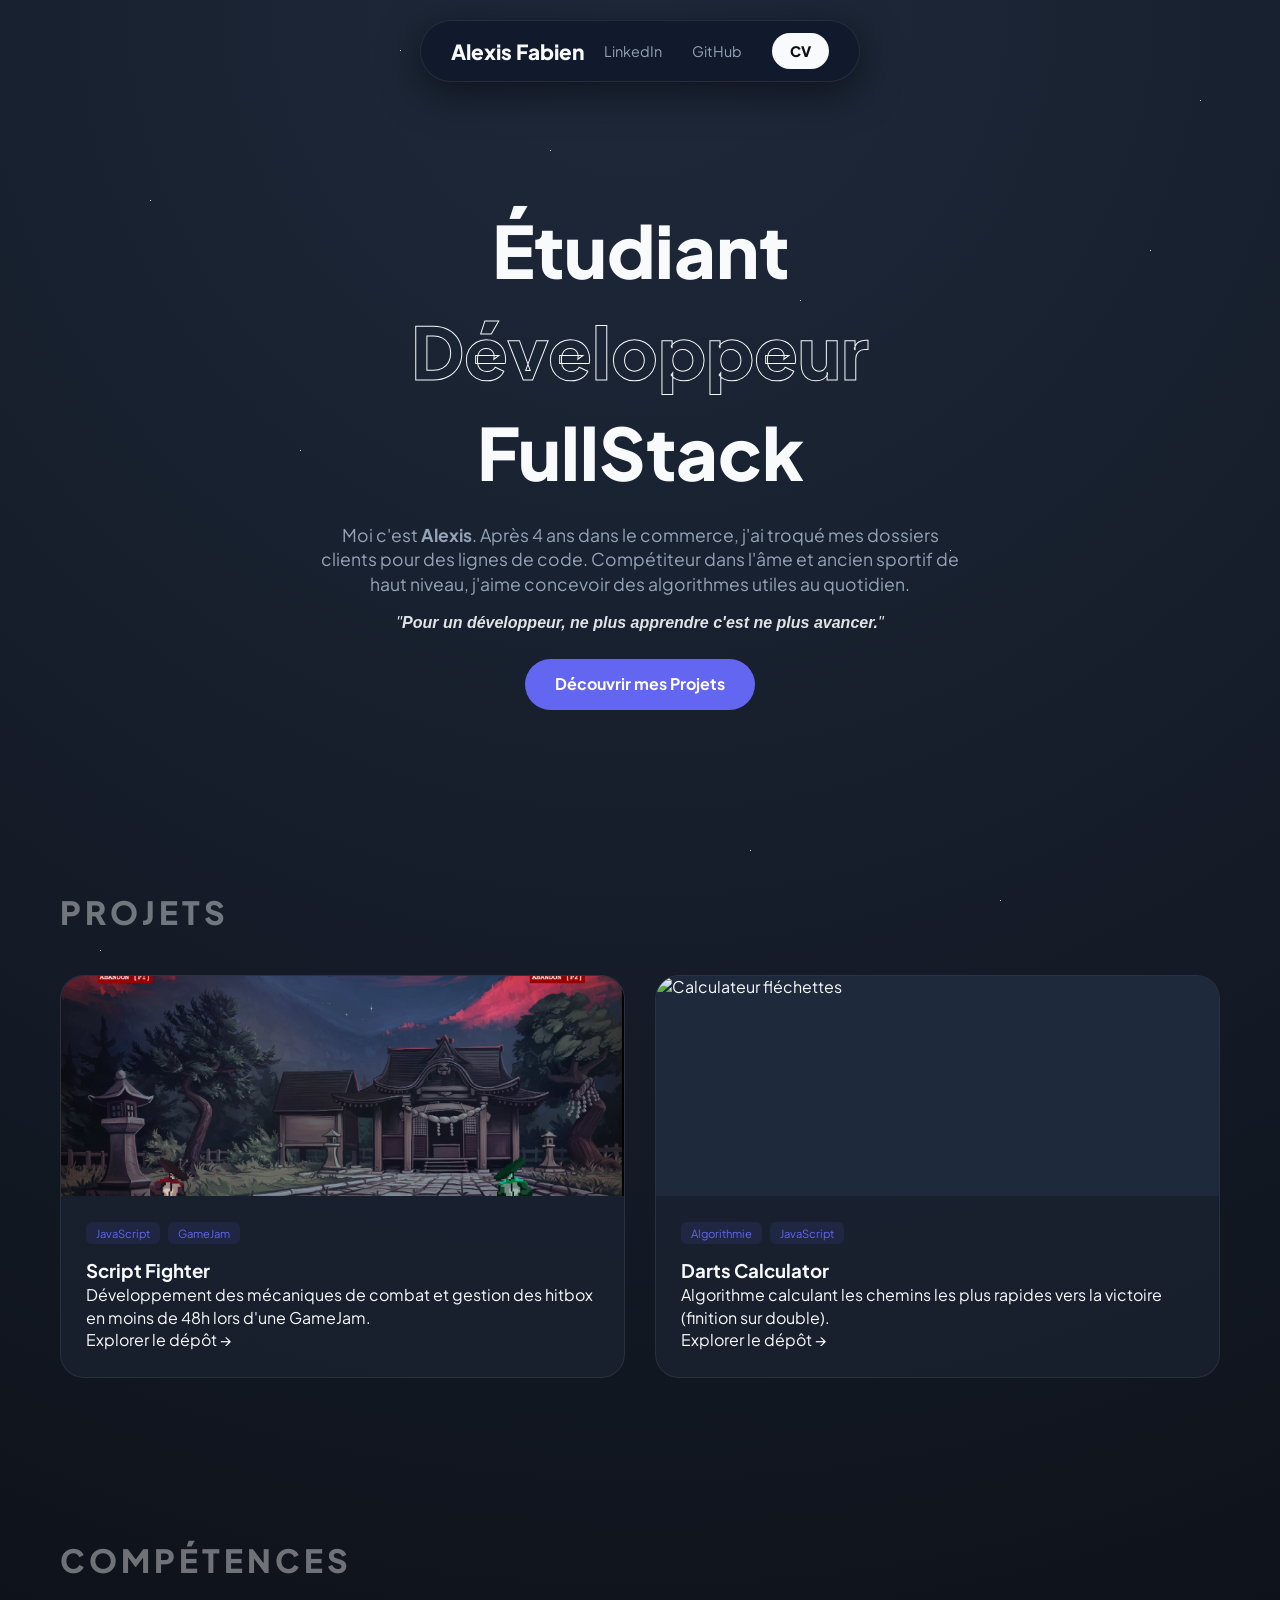
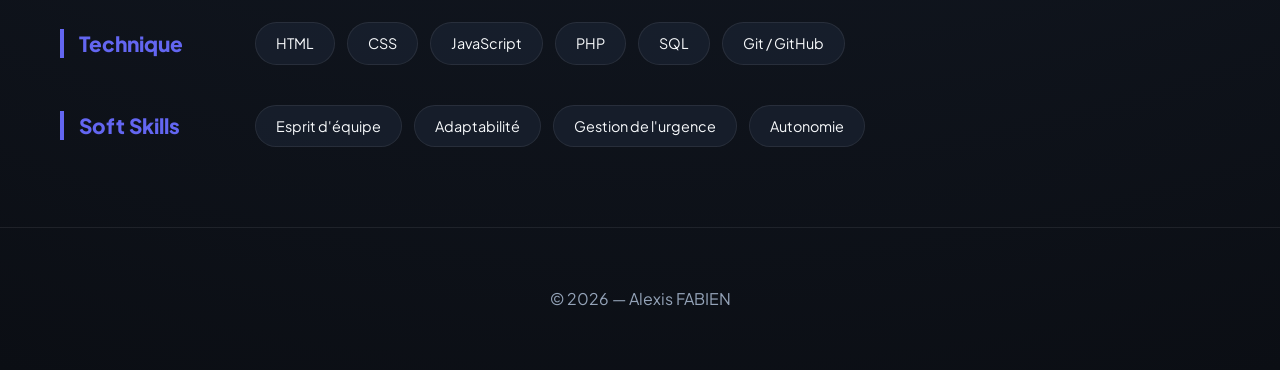
==== commit 5460176f: "V4" ====
--- a/index.html
+++ b/index.html
@@ -20,7 +20,7 @@
             <nav class="main-nav">
                 <a href="https://www.linkedin.com/in/alexis-fabien45" target="_blank">LinkedIn</a>
                 <a href="https://github.com/Afabien9" target="_blank">GitHub</a>
-                <a href="src/fichier/CV_Alexis_FABIEN.pdf" download class="cta-cv">CV</a>
+                <a href="https://drive.google.com/file/d/1_e8mY3ArV9OpfsExDuY2DDyeZSbCakZh/view?usp=sharing" download class="cta-cv">CV</a>
             </nav>
         </div>
     </header>
@@ -61,7 +61,7 @@
                 <article class="project-item">
                     <a href="https://github.com/Afabien9/Flechettes" target="_blank" class="project-inner">
                         <div class="project-visual">
-                            <img src="fichier/Screen Fléchette.png" alt="Calculateur fléchettes">
+                            <img src="fichier/DART COACH SCREEN.png" alt="Calculateur fléchettes">
                         </div>
                         <div class="project-info">
                             <div class="tags"><span>Algorithmie</span><span>JavaScript</span></div>
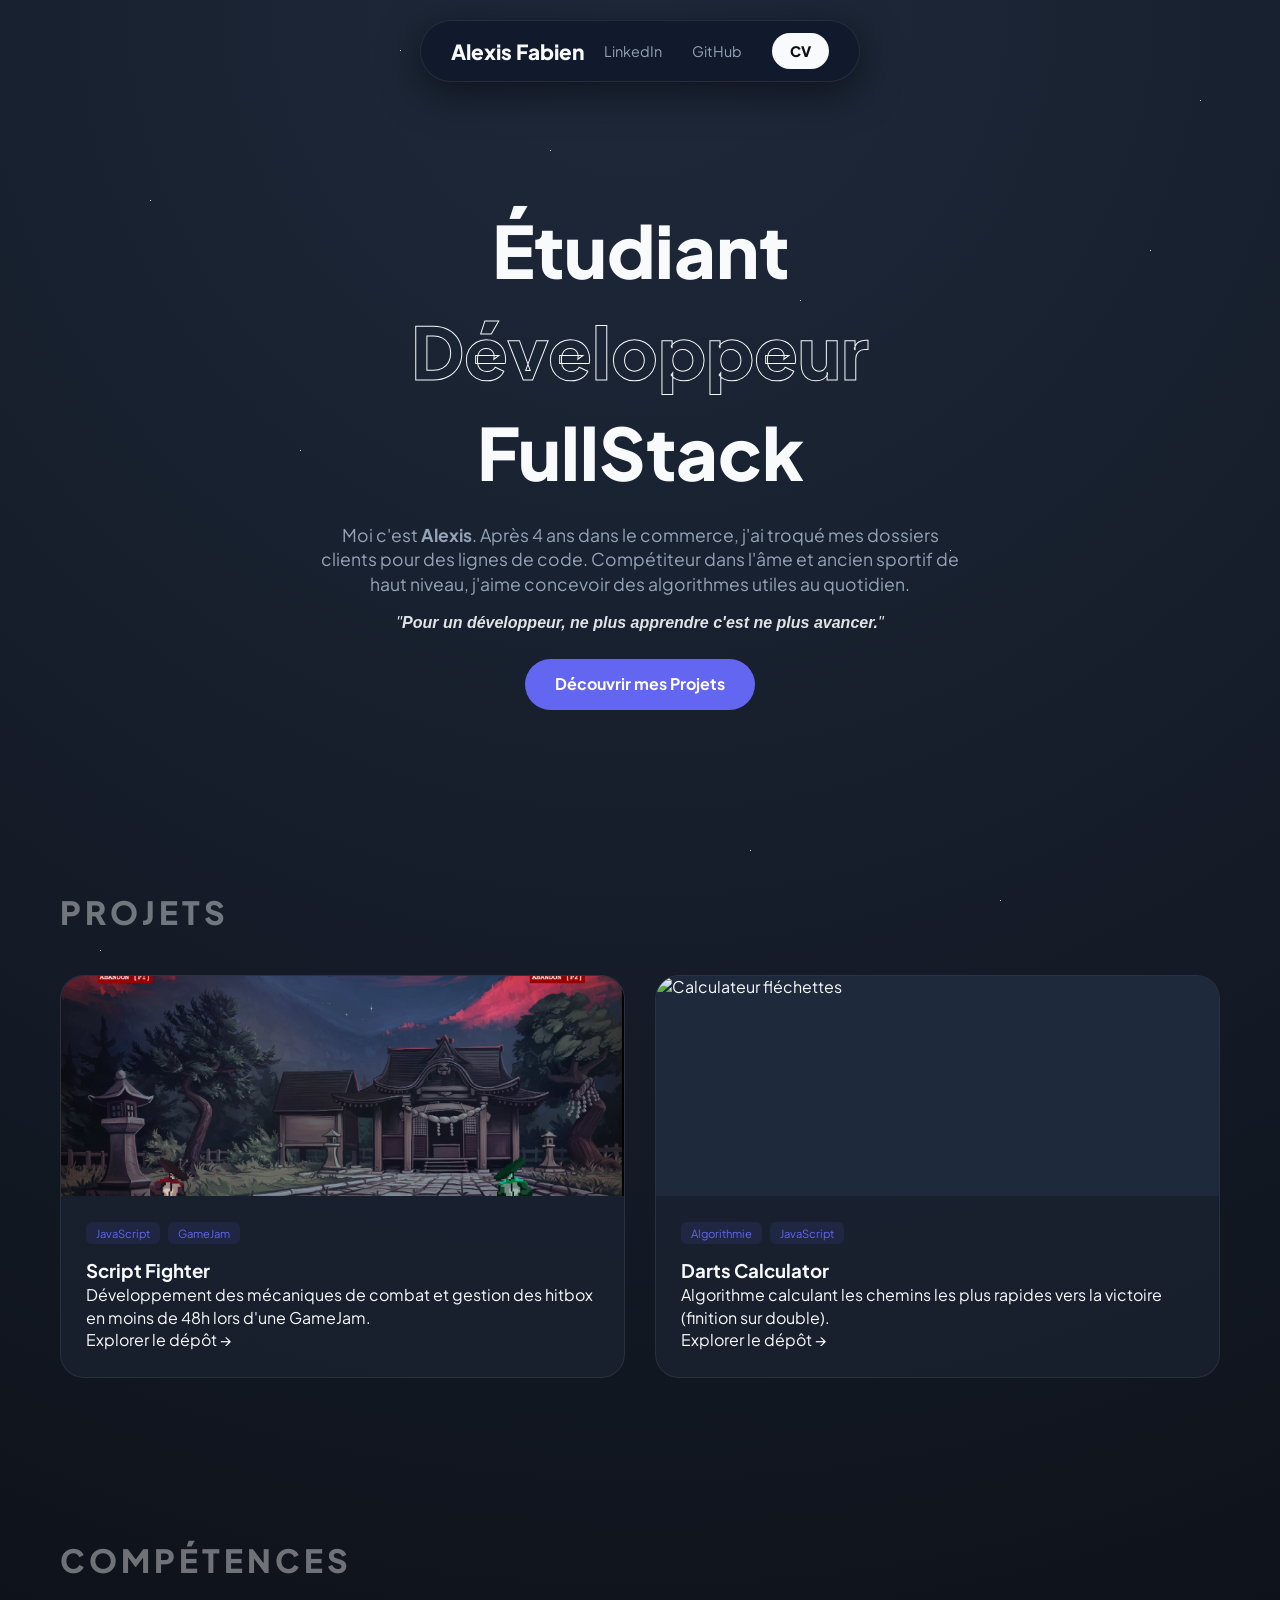
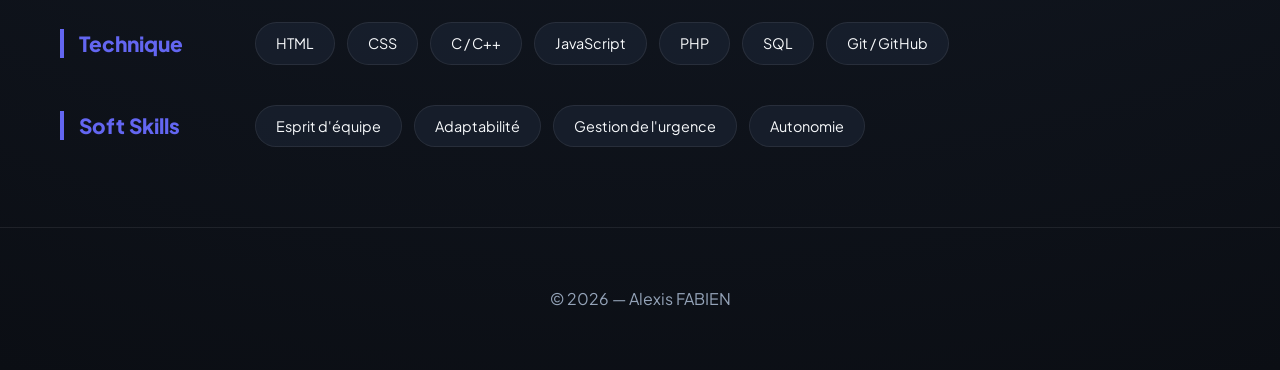
==== commit 4d46524f: "nouveau stack" ====
--- a/index.html
+++ b/index.html
@@ -85,6 +85,7 @@
                     <div class="skills-container">
                         <span class="skill-bubble">HTML</span>
                         <span class="skill-bubble">CSS</span>
+                        <span class="skill-bubble">C / C++</span>
                         <span class="skill-bubble">JavaScript</span>
                         <span class="skill-bubble">PHP</span>
                         <span class="skill-bubble">SQL</span>
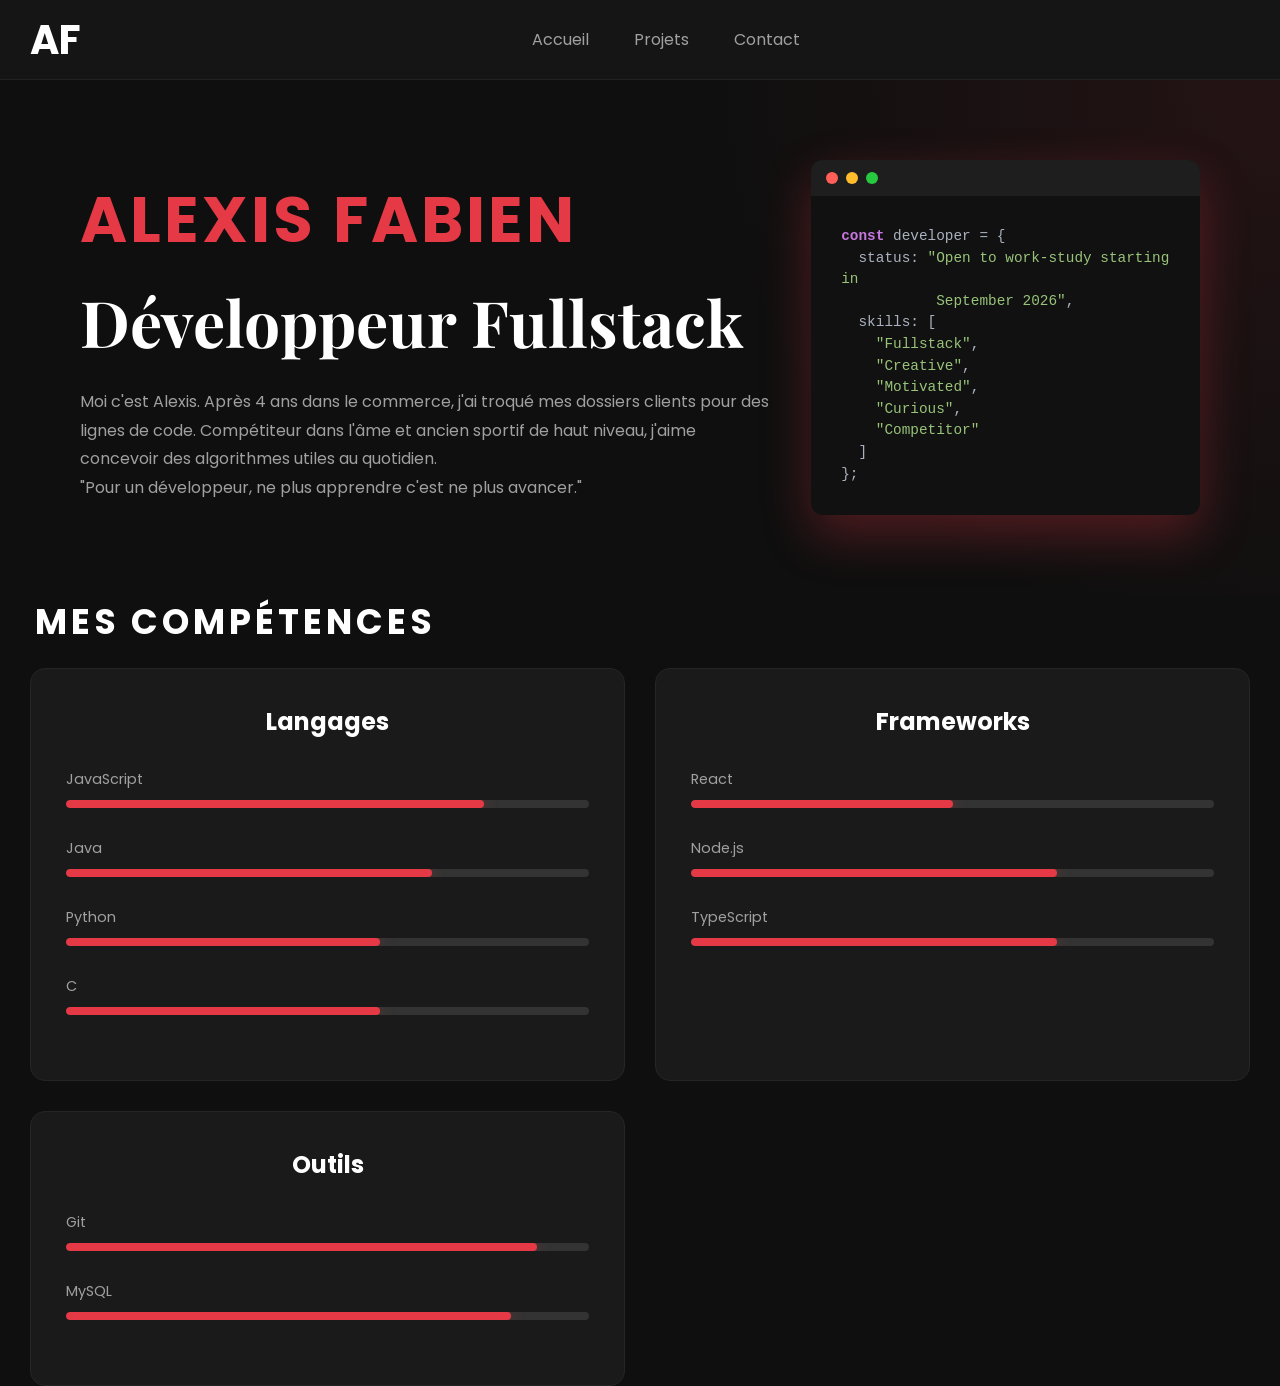
==== commit 1413225f: "nouveau port" ====
--- a/index.html
+++ b/index.html
@@ -1,113 +1,168 @@
-<!DOCTYPE html>
+<!doctype html>
 <html lang="fr">
-<head>
-    <meta charset="UTF-8">
-    <meta name="viewport" content="width=device-width, initial-scale=1.0">
-    <title>Alexis FABIEN | Dev Portfolio</title>
-    <link rel="stylesheet" href="style.css">
-    <link href="https://fonts.googleapis.com/css2?family=Plus+Jakarta+Sans:wght@300;500;800&display=swap" rel="stylesheet">
-</head>
-<body id="top">
-    <div class="stars-container">
-        <div id="stars"></div>
-        <div id="stars2"></div>
-        <div id="stars3"></div>
-    </div>
+  <head>
+    <meta charset="UTF-8" />
+    <title>Mon Portfolio - Fullstack</title>
+    <link rel="stylesheet" href="accueil.css" />
+    <link
+      href="https://fonts.googleapis.com/css2?family=Playfair+Display:ital,wght@0,700;1,700&family=Poppins:wght@300;400;600&display=swap"
+      rel="stylesheet"
+    />
+  </head>
+  <body>
+    <nav class="barre-laterale">
+      <div class="mon-logo">AF</div>
+      <ul class="liste-navigation">
+        <li class="onglet-menu"><a href="#accueil">Accueil</a></li>
+        <li><a href="projets.html">Projets</a></li>
+        <li><a href="contact.html">Contact</a></li>
+      </ul>
+    </nav>
 
-    <header class="top-bar">
-        <div class="glass-container">
-            <a href="#top" class="brand">Alexis<span> </span>Fabien</a>
-            <nav class="main-nav">
-                <a href="https://www.linkedin.com/in/alexis-fabien45" target="_blank">LinkedIn</a>
-                <a href="https://github.com/Afabien9" target="_blank">GitHub</a>
-                <a href="https://drive.google.com/file/d/1_e8mY3ArV9OpfsExDuY2DDyeZSbCakZh/view?usp=sharing" download class="cta-cv">CV</a>
-            </nav>
+    <main class="conteneur-principal">
+      <section id="accueil" class="section-pleine-page zone-presentation">
+        <div class="lumiere-fond"></div>
+        <div class="conteneur-flexible">
+          <div class="bloc-introduction">
+            <span class="sous-titre-rouge">ALEXIS FABIEN</span>
+            <h1 class="titre-majeur">Développeur Fullstack <br /></h1>
+            <div class="paragraphe-detail">
+              <p>
+                Moi c'est Alexis. Après 4 ans dans le commerce, j'ai troqué mes
+                dossiers clients pour des lignes de code. Compétiteur dans l'âme
+                et ancien sportif de haut niveau, j'aime concevoir des
+                algorithmes utiles au quotidien.
+                <span class="citation"
+                  >"Pour un développeur, ne plus apprendre c'est ne plus
+                  avancer."</span
+                >
+              </p>
+            </div>
+          </div>
+
+          <aside class="fenetre-simulation-code">
+            <div class="entete-fenetre">
+              <span class="point rouge"></span>
+              <span class="point jaune"></span>
+              <span class="point vert"></span>
+            </div>
+            <div class="corps-du-code">
+              <pre><code><span class="mot-cle">const</span> developer = {
+  status: <span class="chaine">"Open to work-study starting in
+           September 2026"</span>,
+  skills: [
+    <span class="chaine">"Fullstack"</span>,
+    <span class="chaine">"Creative"</span>,
+    <span class="chaine">"Motivated"</span>,
+    <span class="chaine">"Curious"</span>,
+    <span class="chaine">"Competitor"</span>
+  ]
+};</code></pre>
+            </div>
+          </aside>
         </div>
-    </header>
+      </section>
 
-    <main class="container">
-        <section class="intro-scene">
-            <div class="content-wrapper">
-                <h1 class="main-title">Étudiant <span>Développeur</span> FullStack</h1>
-                <p class="subtitle">Moi c'est <strong>Alexis</strong>. Après 4 ans dans le commerce, j'ai troqué mes dossiers clients pour des lignes de code. Compétiteur dans l'âme et ancien sportif de haut niveau, j'aime concevoir des algorithmes utiles au quotidien.</p>
-                <p class="quote">"<strong>Pour un développeur, ne plus apprendre c'est ne plus avancer.</strong>"</p>
-                 
-                <div class="action-group">
-                    <a href="#work-gallery" class="main-btn">Découvrir mes Projets</a>
-                </div>
+      <section id="competences" class="section-compacte zone-competences">
+        <h1 class="titre-section-mini titre-section">MES COMPÉTENCES</h1>
+
+        <div class="grille-competences grille-trois-colonnes">
+          <div class="carte-categorie">
+            <h2>Langages</h2>
+            <div class="barre-competence">
+              <div class="infos-barre">
+                <span>JavaScript</span>
+              </div>
+              <div class="fond-barre">
+                <div class="remplissage-barre" style="--progression: 80%"></div>
+              </div>
             </div>
-        </section>
+            <div class="barre-competence">
+              <div class="infos-barre">
+                <span>Java</span>
+              </div>
+              <div class="fond-barre">
+                <div class="remplissage-barre" style="--progression: 70%"></div>
+              </div>
+            </div>
+            <div class="barre-competence">
+              <div class="infos-barre">
+                <span>Python</span>
+              </div>
+              <div class="fond-barre">
+                <div class="remplissage-barre" style="--progression: 60%"></div>
+              </div>
+            </div>
+            <div class="barre-competence">
+              <div class="infos-barre">
+                <span>C</span>
+              </div>
+              <div class="fond-barre">
+                <div class="remplissage-barre" style="--progression: 60%"></div>
+              </div>
+            </div>
+          </div>
 
-        <section id="work-gallery" class="work-gallery">
-            <div class="section-header">
-                <h2 class="title-stroke">PROJETS</h2>
+          <div class="carte-categorie">
+            <h2>Frameworks</h2>
+            <div class="barre-competence">
+              <div class="infos-barre">
+                <span>React</span>
+              </div>
+              <div class="fond-barre">
+                <div class="remplissage-barre" style="--progression: 50%"></div>
+              </div>
             </div>
+            <div class="barre-competence">
+              <div class="infos-barre">
+                <span>Node.js</span>
+              </div>
+              <div class="fond-barre">
+                <div class="remplissage-barre" style="--progression: 70%"></div>
+              </div>
+            </div>
+            <div class="barre-competence">
+              <div class="infos-barre">
+                <span>TypeScript</span
+                >
+              </div>
+              <div class="fond-barre">
+                <div class="remplissage-barre" style="--progression: 70%"></div>
+              </div>
+            </div>
+          </div>
 
-            <div class="bento-grid">
-                <article class="project-item">
-                    <a href="https://github.com/Afabien9/GameJam/tree/main" target="_blank" class="project-inner">
-                        <div class="project-visual">
-                            <img src="fichier/Screen In Game.png" alt="Script Fighter">
-                        </div>
-                        <div class="project-info">
-                            <div class="tags"><span>JavaScript</span><span>GameJam</span></div>
-                            <h3>Script Fighter</h3>
-                            <p>Développement des mécaniques de combat et gestion des hitbox en moins de 48h lors d'une GameJam.</p>
-                            <span class="project-link">Explorer le dépôt →</span>
-                        </div>
-                    </a>
-                </article>
-
-                <article class="project-item">
-                    <a href="https://github.com/Afabien9/Flechettes" target="_blank" class="project-inner">
-                        <div class="project-visual">
-                            <img src="fichier/DART COACH SCREEN.png" alt="Calculateur fléchettes">
-                        </div>
-                        <div class="project-info">
-                            <div class="tags"><span>Algorithmie</span><span>JavaScript</span></div>
-                            <h3>Darts Calculator</h3>
-                            <p>Algorithme calculant les chemins les plus rapides vers la victoire (finition sur double).</p>
-                            <span class="project-link">Explorer le dépôt →</span>
-                        </div>
-                    </a>
-                </article>
+          <div class="carte-categorie">
+            <h2>Outils</h2>
+            <div class="barre-competence">
+              <div class="infos-barre">
+                <span>Git</span>
+              </div>
+              <div class="fond-barre">
+                <div class="remplissage-barre" style="--progression: 90%"></div>
+              </div>
             </div>
-        </section>
-
-        <section class="skills-section">
-            <div class="section-header">
-                <h2 class="title-stroke">COMPÉTENCES</h2>
+            <div class="barre-competence">
+              <div class="infos-barre">
+                <span>MySQL</span>
+              </div>
+              <div class="fond-barre">
+                <div class="remplissage-barre" style="--progression: 85%"></div>
+              </div>
             </div>
-            
-            <div class="skills-wrapper">
-                <div class="skills-row">
-                    <div class="group-label">Technique</div>
-                    <div class="skills-container">
-                        <span class="skill-bubble">HTML</span>
-                        <span class="skill-bubble">CSS</span>
-                        <span class="skill-bubble">C / C++</span>
-                        <span class="skill-bubble">JavaScript</span>
-                        <span class="skill-bubble">PHP</span>
-                        <span class="skill-bubble">SQL</span>
-                        <span class="skill-bubble">Git / GitHub</span>
-                    </div>
-                </div>
-
-                <div class="skills-row">
-                    <div class="group-label">Soft Skills</div>
-                    <div class="skills-container">
-                        <span class="skill-bubble">Esprit d'équipe</span>
-                        <span class="skill-bubble">Adaptabilité</span>
-                        <span class="skill-bubble">Gestion de l'urgence</span>
-                        <span class="skill-bubble">Autonomie</span>
-                    </div>
-                </div>
-            </div>
-        </section>
+          </div>
+        </div>
+      </section>
     </main>
 
-    <footer class="minimal-footer">
-        <p>© 2026 — Alexis FABIEN</p>
-    </footer>
-</body>
-</html>+    <script>
+      const blocs = document.querySelectorAll(".barre-competence");
+      blocs.forEach((bloc) => {
+        const barre = bloc.querySelector(".remplissage-barre");
+        const texte = bloc.querySelector(".chiffre-pourcentage");
+        const valeur = barre.style.getPropertyValue("--progression");
+        if (valeur) texte.textContent = valeur.trim();
+      });
+    </script>
+  </body>
+</html>
--- a/accueil.css
+++ b/accueil.css
@@ -0,0 +1,347 @@
+/* --- VARIABLES ET CONFIGURATION GLOBALE --- */
+:root {
+    --couleur-fond: #0f0f0f;
+    --couleur-menu: #151515;
+    --bg-carte: #1a1a1a;
+    --accent-rouge: #e63946;
+    --texte-blanc: #ffffff;
+    --texte-gris: #a0a0a0;
+    --gris-barre: #333;
+    --largeur-sidebar: 200px;
+}
+
+* { 
+    margin: 0; 
+    padding: 0; 
+    box-sizing: border-box; 
+    scroll-behavior: smooth;
+}
+
+body {
+    background-color: var(--couleur-fond);
+    color: var(--texte-blanc);
+    font-family: 'Poppins', sans-serif;
+    display: flex;
+    min-height: 100vh;
+}
+
+.barre-laterale {
+    width: 100%;
+    height: 80px; /* Hauteur fixe pour la barre du haut */
+    background: var(--couleur-menu);
+    border-bottom: 1px solid #222; /* Bordure déplacée en bas */
+    position: fixed;
+    top: 0; 
+    left: 0;
+    display: flex;
+    flex-direction: row; /* Alignement horizontal */
+    justify-content: space-between; /* Logo à gauche, Nav à droite */
+    align-items: center;
+    padding: 0 30px; /* Aligné sur ta marge de 30px */
+    z-index: 1000;
+}
+
+.mon-logo { 
+    font-size: 2.5rem; 
+    font-weight: bold; 
+    margin-bottom: 0; /* Supprimé pour l'alignement horizontal */
+    padding-left: 0; 
+}
+
+.liste-navigation { 
+    display: flex; 
+    list-style: none; 
+    gap: 15px;
+    /* Aligne les éléments au centre horizontalement */
+    justify-content: center; 
+    /* Aligne les éléments au centre verticalement (si topbar) */
+    align-items: center; 
+    flex-grow: 1; /* Permet à la liste de prendre l'espace disponible pour se centrer */
+}
+
+.liste-navigation li {
+    display: flex;
+    justify-content: center;
+    align-items: center;
+    transition: 0.3s;
+}
+
+.liste-navigation li a {
+    display: block;
+    padding: 10px 15px;
+    color: var(--texte-gris);
+    text-decoration: none;
+    font-size: 1rem;
+    /* Force le texte à être centré à l'intérieur du lien */
+    text-align: center; 
+    transition: 0.3s;
+}
+
+
+.liste-navigation li.active a { 
+    color: var(--texte-blanc); 
+}
+
+.liste-navigation li a:hover { 
+    color: var(--texte-blanc); 
+}
+/* --- CONTENEUR PRINCIPAL --- */
+.conteneur-principal {
+    margin-left: 0; /* Plus de vide à gauche */
+    margin-top: 80px; /* Pousse le contenu sous la Topbar (égale à sa hauteur) */
+    width: 100%;
+}
+
+/* --- SECTIONS --- */
+.section-pleine-page {
+    min-height: 35vh;
+    padding: 80px;
+    display: flex;
+    flex-direction: column;
+    justify-content: center;
+    position: relative;
+}
+
+/* --- STYLE ACCUEIL --- */
+.conteneur-flexible {
+    display: flex;
+    justify-content: space-between;
+    align-items: center;
+    width: 100%;
+    gap: 40px;
+}
+
+.titre-majeur {
+    font-family: 'Playfair Display', serif;
+    font-size: 4rem;
+    line-height: 1.1;
+    margin: 20px 0;
+}
+
+.italique { font-style: italic; font-weight: normal; }
+.sous-titre-rouge { color: var(--accent-rouge); letter-spacing: 3px; font-size: 4rem; font-weight: bold; }
+
+.paragraphe-detail {
+    margin-top: 30px;
+    
+    color: var(--texte-gris);
+    /* Augmente la largeur max pour laisser la place à la phrase */
+    max-width: 800px; 
+    line-height: 1.8;
+}
+
+/* Optionnel : si tu veux forcer cette phrase spécifique à ne jamais s'occuper du bord */
+.paragraphe-detail span.citation {
+    white-space: nowrap;
+}
+
+/* --- FENÊTRE DE SIMULATION D'IDE (INDENTATION & RETOUR LIGNE) --- */
+.fenetre-simulation-code {
+    width: 450px;
+    background: #111;
+    border-radius: 12px;
+    box-shadow: 0 20px 50px rgba(230, 57, 70, 0.3);
+    overflow: hidden;
+}
+
+.entete-fenetre { background: #1e1e1e; padding: 12px 15px; display: flex; gap: 8px; }
+.point { width: 12px; height: 12px; border-radius: 50%; }
+.rouge { background: #ff5f56; }
+.jaune { background: #ffbd2e; }
+.vert { background: #27c93f; }
+
+.corps-du-code {
+    padding: 30px;
+    font-family: 'Courier New', monospace;
+    font-size: 0.9rem;
+    line-height: 1.5;
+    color: #abb2bf;
+}
+
+/* Correction cruciale pour l'indentation et le débordement */
+.corps-du-code pre {
+    tab-size: 2;                /* Taille des tabulations à 2 espaces */
+    -moz-tab-size: 2;
+    white-space: pre-wrap;      /* Respecte les espaces et force le retour à la ligne */
+    word-wrap: break-word;      /* Coupe les mots si nécessaire */
+    overflow-wrap: break-word;
+}
+
+.mot-cle { color: #c678dd; font-weight: bold; }
+.chaine { color: #98c379; }
+
+/* --- STYLE COMPÉTENCES --- */
+.titre-section {
+    font-size: 2.2rem;
+    letter-spacing: 4px;
+    margin-bottom: 20px;
+    margin-left: 35px;
+    text-transform: uppercase;
+}
+
+.grille-competences {
+    display: grid;
+    margin-left: 30px;
+    margin-right: 30px;
+    grid-template-columns: repeat(2, 1fr);
+    gap: 30px;
+}
+
+.carte-categorie {
+    background: var(--bg-carte);
+    padding: 35px;
+    border-radius: 15px;
+    border: 1px solid #252525;
+}
+.carte-categorie h2 {
+    text-align: center;      /* Centre le texte horizontalement */
+    width: 100%;             /* S'assure que le titre prend toute la largeur pour le centrage */
+    margin-bottom: 30px;     /* Espace entre le titre centré et la première barre */
+    font-size: 1.5rem;
+    color: var(--texte-blanc);
+    text-transform: capitalize; /* Optionnel : pour une jolie majuscule */
+}
+
+.outils-large { grid-column: span 2; }
+
+/* --- BARRES DE PROGRESSION --- */
+.barre-competence { margin-bottom: 30px; }
+.infos-barre { display: flex; justify-content: space-between; margin-bottom: 10px; font-size: 0.9rem; color: var(--texte-gris); }
+
+.fond-barre {
+    width: 100%;
+    height: 8px;
+    background: var(--gris-barre);
+    border-radius: 10px;
+    overflow: hidden;
+}
+
+.remplissage-barre {
+    height: 100%;
+    background: var(--accent-rouge);
+    border-radius: 10px;
+    box-shadow: 0 0 15px rgba(230, 57, 70, 0.4);
+    width: var(--progression, 0%);
+    transition: width 2s cubic-bezier(0.1, 0.5, 0.5, 1);
+}
+
+/* Décoration d'arrière-plan */
+.lumiere-fond {
+    position: absolute;
+    top: 0; right: 0;
+    width: 50%; height: 100%;
+    background: radial-gradient(circle at top right, rgba(230, 57, 70, 0.1), transparent 70%);
+    z-index: -1;
+}
+
+
+/* --- FORMAT MOBILE (Écrans inférieurs à 1250px) --- */
+@media screen and (max-width: 1250px) {
+    body {
+        display: block; /* On empile la sidebar et le contenu verticalement */
+        overflow-y: auto; 
+    }
+
+    /* 1. SIDEBAR AU-DESSUS */
+    .barre-laterale {
+        width: 100%;
+        height: auto;
+        position: relative; /* Elle ne bloque plus le côté gauche */
+        flex-direction: row;
+        justify-content: space-between;
+        align-items: center;
+        padding: 10px 20px;
+        border-right: none;
+        border-bottom: 1px solid #222;
+    }
+
+    .mon-logo { margin-bottom: 0; font-size: 2rem; padding-left: 0; }
+    .liste-navigation { 
+    display: flex; 
+    list-style: none; 
+    gap: 15px;
+    /* Aligne les éléments au centre horizontalement */
+    justify-content: center; 
+    /* Aligne les éléments au centre verticalement (si topbar) */
+    align-items: center; 
+    flex-grow: 1; /* Permet à la liste de prendre l'espace disponible pour se centrer */
+}
+
+.liste-navigation li {
+    display: flex;
+    justify-content: center;
+    align-items: center;
+    transition: 0.3s;
+}
+
+.liste-navigation li a {
+    display: block;
+    padding: 10px 15px;
+    color: var(--texte-gris);
+    text-decoration: none;
+    font-size: 0.9rem;
+    /* Force le texte à être centré à l'intérieur du lien */
+    text-align: center; 
+    transition: 0.3s;
+}
+    /* 2. CENTRAGE ET REMONTÉE DU CONTENU */
+    .conteneur-principal {
+        margin-left: 0; /* On annule la marge de la sidebar */
+        width: 100%;
+        padding: 10px 20px; /* On remonte au maximum vers la sidebar */
+        text-align: center; /* On centre tout par défaut */
+    }
+
+    .zone-presentation {
+        min-height: auto; /* On laisse le contenu dicter la hauteur pour tout remonter */
+        padding: 10px 0;
+    }
+
+    .conteneur-flexible {
+        flex-direction: column; /* Empilement texte puis IDE */
+        align-items: center; 
+        gap: 20px; /* Espace réduit entre les deux */
+    }
+
+    .bloc-introduction {
+        max-width: 100%;
+    }
+
+    .paragraphe-detail {
+        padding-left: 0; /* On enlève le décalage pour le centrage */
+        margin: 10px auto;
+        margin-top: 100px;
+        max-width: 90%;
+    }
+
+    /* 3. SIMULATION IDE (Contenu à gauche, Boîte centrée) */
+    .fenetre-simulation-code {
+        width: 100%;
+        max-width: 420px; /* Garde sa taille de base */
+        margin: 0 auto; /* Centre la boîte elle-même */
+        margin-top: 100px;
+    }
+
+    .corps-du-code {
+        text-align: left; /* FORCE LE TEXTE À GAUCHE À L'INTÉRIEUR */
+        padding: 20px;
+    }
+
+    .corps-du-code pre {
+        white-space: pre; /* Garde ton indentation VS Code */
+    }
+
+    /* 4. COMPÉTENCES AU CENTRE */
+    .grille-trois-colonnes {
+        grid-template-columns: 1fr; /* Une seule colonne sur mobile */
+        width: 100%;
+        max-width: 420px;
+        margin: 30px auto 0; /* Centre la grille */
+    }
+
+    .titre-section-mini {
+        margin-left: 10px;
+        margin-top: 100px;
+        
+    }
+}
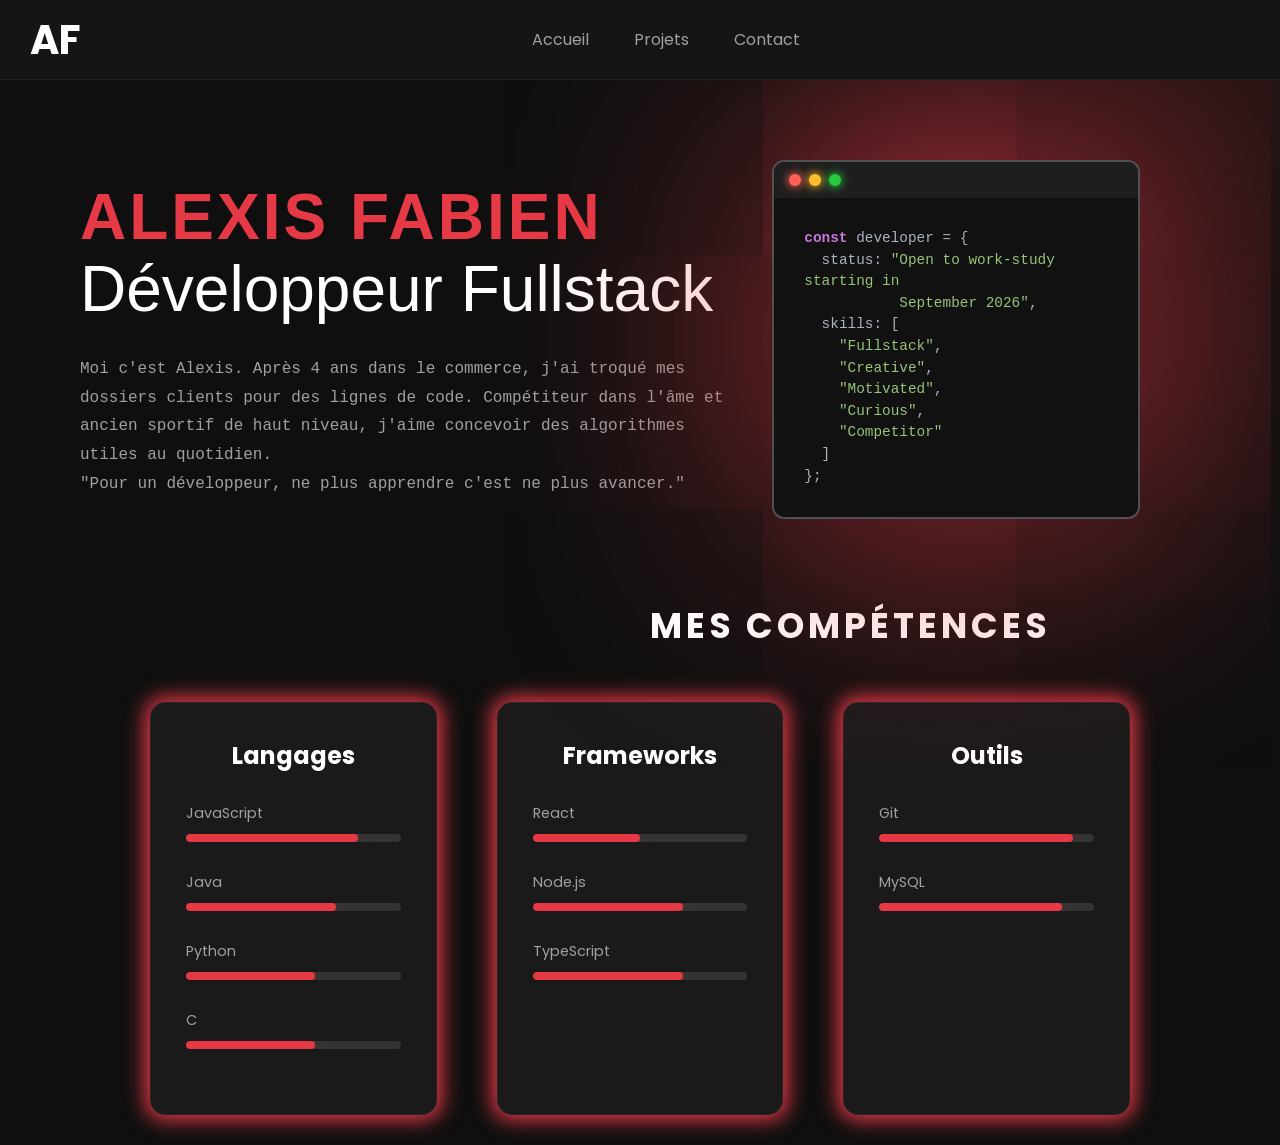
==== commit 0d0807dd: "refont" ====
--- a/index.html
+++ b/index.html
@@ -24,8 +24,8 @@
         <div class="lumiere-fond"></div>
         <div class="conteneur-flexible">
           <div class="bloc-introduction">
-            <span class="sous-titre-rouge">ALEXIS FABIEN</span>
-            <h1 class="titre-majeur">Développeur Fullstack <br /></h1>
+            <h1 class="sous-titre-rouge">ALEXIS FABIEN</h1>
+            <span class="titre-majeur">Développeur Fullstack <br /></span>
             <div class="paragraphe-detail">
               <p>
                 Moi c'est Alexis. Après 4 ans dans le commerce, j'ai troqué mes
@@ -123,8 +123,7 @@
             </div>
             <div class="barre-competence">
               <div class="infos-barre">
-                <span>TypeScript</span
-                >
+                <span>TypeScript</span>
               </div>
               <div class="fond-barre">
                 <div class="remplissage-barre" style="--progression: 70%"></div>
@@ -154,7 +153,12 @@
         </div>
       </section>
     </main>
+    <div id="halo"></div>
+    <script src="three.r134.min.js"></script>
 
+    <script src="vanta.halo.js"></script>
+
+    <script src="index.js"></script>
     <script>
       const blocs = document.querySelectorAll(".barre-competence");
       blocs.forEach((bloc) => {
--- a/accueil.css
+++ b/accueil.css
@@ -1,347 +1,382 @@
-/* --- VARIABLES ET CONFIGURATION GLOBALE --- */
 :root {
-    --couleur-fond: #0f0f0f;
-    --couleur-menu: #151515;
-    --bg-carte: #1a1a1a;
-    --accent-rouge: #e63946;
-    --texte-blanc: #ffffff;
-    --texte-gris: #a0a0a0;
-    --gris-barre: #333;
-    --largeur-sidebar: 200px;
-}
-
-* { 
-    margin: 0; 
-    padding: 0; 
-    box-sizing: border-box; 
-    scroll-behavior: smooth;
+  --couleur-fond: #0f0f0f;
+  --couleur-menu: #151515;
+  --bg-carte: #1a1a1a;
+  --accent-rouge: #e63946;
+  --texte-blanc: #ffffff;
+  --texte-gris: #a0a0a0;
+  --gris-barre: #333;
+  --largeur-sidebar: 200px;
+}
+
+* {
+  margin: 0;
+  padding: 0;
+  box-sizing: border-box;
+  scroll-behavior: smooth;
 }
 
 body {
-    background-color: var(--couleur-fond);
-    color: var(--texte-blanc);
-    font-family: 'Poppins', sans-serif;
+  background-color: var(--couleur-fond);
+  color: var(--texte-blanc);
+  font-family: "Poppins", sans-serif;
+  display: flex;
+  min-height: 100vh;
+}
+
+.barre-laterale {
+  width: 100%;
+  height: 80px;
+  background: var(--couleur-menu);
+  border-bottom: 1px solid #222;
+  position: fixed;
+  top: 0;
+  left: 0;
+  display: flex;
+  flex-direction: row;
+  justify-content: space-between;
+  align-items: center;
+  padding: 0 30px;
+  z-index: 1000;
+}
+
+.mon-logo {
+  font-size: 2.5rem;
+  font-weight: bold;
+  margin-bottom: 0;
+  padding-left: 0;
+}
+
+.liste-navigation {
+  display: flex;
+  list-style: none;
+  gap: 15px;
+  justify-content: center;
+  align-items: center;
+  flex-grow: 1;
+}
+
+.liste-navigation li {
+  display: flex;
+  justify-content: center;
+  align-items: center;
+  transition: 0.3s;
+}
+
+.liste-navigation li a {
+  display: block;
+  padding: 10px 15px;
+  color: var(--texte-gris);
+  text-decoration: none;
+  font-size: 1rem;
+  text-align: center;
+  transition: 0.3s;
+}
+
+.liste-navigation li.active a {
+  color: var(--texte-blanc);
+}
+
+.liste-navigation li a:hover {
+  color: var(--texte-blanc);
+}
+
+.conteneur-principal {
+  margin-left: 0;
+  margin-top: 80px;
+  width: 100%;
+}
+
+.section-pleine-page {
+  min-height: 35vh;
+  padding: 80px;
+  display: flex;
+  flex-direction: column;
+  justify-content: center;
+  position: relative;
+}
+
+.conteneur-flexible {
+  display: flex;
+  justify-content: space-between;
+  align-items: center;
+  width: 100%;
+  gap: 40px;
+}
+
+.titre-majeur {
+  font-family: "Audiowide", sans-serif;
+  font-size: 4rem;
+  line-height: 1.1;
+  margin: 20px 0;
+}
+
+.italique {
+  font-style: italic;
+  font-weight: normal;
+}
+.sous-titre-rouge {
+  color: var(--accent-rouge);
+  letter-spacing: 3px;
+  font-size: 4rem;
+  font-weight: bold;
+  font-family: "Audiowide", sans-serif;
+}
+
+.paragraphe-detail {
+  margin-top: 30px;
+  color: var(--texte-gris);
+  max-width: 800px;
+  line-height: 1.8;
+  font-family: "Courier New", monospace;
+}
+
+.paragraphe-detail span.citation {
+  white-space: nowrap;
+}
+
+.fenetre-simulation-code {
+  width: 450px;
+  background: #111;
+  border-radius: 12px;
+  box-shadow: 0px 0px 500px 1px var(--accent-rouge);
+  overflow: hidden;
+  margin-right: 60px;
+  border: 2px solid rgba(145, 142, 142, 0.5);
+}
+
+
+.entete-fenetre {
+  background: #1e1e1e;
+  padding: 12px 15px;
+  display: flex;
+  gap: 8px;
+}   
+.point {
+  width: 12px;
+  height: 12px;
+  border-radius: 50%;
+}
+.rouge {
+  background: #ff5f56;
+  box-shadow: 0px 0px 10px 1px #ff5f56;
+}
+.jaune {
+  background: #ffbd2e;
+  box-shadow: 0px 0px 10px 1px #ffbd2e;
+}
+.vert {
+  background: #27c93f;
+  box-shadow: 0px 0px 10px 1px #27c93f;
+}
+
+.corps-du-code {
+  padding: 30px;
+  font-family: "Courier New", monospace;
+  font-size: 0.9rem;
+  line-height: 1.5;
+  color: #abb2bf;
+}
+
+.corps-du-code pre {
+  tab-size: 2;
+  -moz-tab-size: 2;
+  white-space: pre-wrap;
+  word-wrap: break-word;
+  overflow-wrap: break-word;
+}
+
+.mot-cle {
+  color: #c678dd;
+  font-weight: bold;
+}
+.chaine {
+  color: #98c379;
+}
+
+.titre-section {
+  font-size: 2.2rem;
+  letter-spacing: 4px;
+  margin-bottom: 50px;
+  margin-left: 650px;
+  text-transform: uppercase;
+}
+
+.grille-competences {
+  display: grid;
+  margin-left: 150px;
+  margin-right: 150px;
+  margin-bottom: 30px;
+  grid-template-columns: repeat(3, 1fr);
+  gap: 60px;
+}
+
+.carte-categorie {
+  background: var(--bg-carte);
+  padding: 35px;
+  border-radius: 15px;
+  border: 1px solid #252525;
+  box-shadow: 0px 0px 20px 5px var(--accent-rouge);
+
+}
+
+.carte-categorie h2 {
+  text-align: center;
+  width: 100%;
+  margin-bottom: 30px;
+  font-size: 1.5rem;
+  color: var(--texte-blanc);
+  text-transform: capitalize;
+}
+
+.outils-large {
+  grid-column: span 2;
+}
+
+.barre-competence {
+  margin-bottom: 30px;
+}
+.infos-barre {
+  display: flex;
+  justify-content: space-between;
+  margin-bottom: 10px;
+  font-size: 0.9rem;
+  color: var(--texte-gris);
+}
+
+.fond-barre {
+  width: 100%;
+  height: 8px;
+  background: var(--gris-barre);
+  border-radius: 10px;
+  overflow: hidden;
+}
+
+.remplissage-barre {
+  height: 100%;
+  background: var(--accent-rouge);
+  border-radius: 10px;
+  box-shadow: 0 0 15px rgba(230, 57, 70, 0.4);
+  width: var(--progression, 0%);
+  transition: width 2s cubic-bezier(0.1, 0.5, 0.5, 1);
+}
+
+.lumiere-fond {
+  position: absolute;
+  top: 0;
+  right: 0;
+  width: 50%;
+  height: 100%;
+  background: radial-gradient(
+    circle at top right,
+    rgba(230, 57, 70, 0.1),
+    transparent 70%
+  );
+  z-index: -1;
+}
+
+@media screen and (max-width: 1250px) {
+  body {
+    display: block;
+    overflow-y: auto;
+  }
+
+  .barre-laterale {
+    width: 100%;
+    height: auto;
+    position: relative;
+    flex-direction: row;
+    justify-content: space-between;
+    align-items: center;
+    padding: 10px 20px;
+    border-right: none;
+    border-bottom: 1px solid #222;
+  }
+
+  .mon-logo {
+    margin-bottom: 0;
+    font-size: 2rem;
+    padding-left: 0;
+  }
+  .liste-navigation {
     display: flex;
-    min-height: 100vh;
-}
-
-.barre-laterale {
-    width: 100%;
-    height: 80px; /* Hauteur fixe pour la barre du haut */
-    background: var(--couleur-menu);
-    border-bottom: 1px solid #222; /* Bordure déplacée en bas */
-    position: fixed;
-    top: 0; 
-    left: 0;
-    display: flex;
-    flex-direction: row; /* Alignement horizontal */
-    justify-content: space-between; /* Logo à gauche, Nav à droite */
+    list-style: none;
+    gap: 15px;
+    justify-content: center;
     align-items: center;
-    padding: 0 30px; /* Aligné sur ta marge de 30px */
-    z-index: 1000;
-}
-
-.mon-logo { 
-    font-size: 2.5rem; 
-    font-weight: bold; 
-    margin-bottom: 0; /* Supprimé pour l'alignement horizontal */
-    padding-left: 0; 
-}
-
-.liste-navigation { 
-    display: flex; 
-    list-style: none; 
-    gap: 15px;
-    /* Aligne les éléments au centre horizontalement */
-    justify-content: center; 
-    /* Aligne les éléments au centre verticalement (si topbar) */
-    align-items: center; 
-    flex-grow: 1; /* Permet à la liste de prendre l'espace disponible pour se centrer */
-}
-
-.liste-navigation li {
+    flex-grow: 1;
+  }
+
+  .liste-navigation li {
     display: flex;
     justify-content: center;
     align-items: center;
     transition: 0.3s;
-}
-
-.liste-navigation li a {
-    display: block;
-    padding: 10px 15px;
-    color: var(--texte-gris);
-    text-decoration: none;
-    font-size: 1rem;
-    /* Force le texte à être centré à l'intérieur du lien */
-    text-align: center; 
-    transition: 0.3s;
-}
-
-
-.liste-navigation li.active a { 
-    color: var(--texte-blanc); 
-}
-
-.liste-navigation li a:hover { 
-    color: var(--texte-blanc); 
-}
-/* --- CONTENEUR PRINCIPAL --- */
-.conteneur-principal {
-    margin-left: 0; /* Plus de vide à gauche */
-    margin-top: 80px; /* Pousse le contenu sous la Topbar (égale à sa hauteur) */
-    width: 100%;
-}
-
-/* --- SECTIONS --- */
-.section-pleine-page {
-    min-height: 35vh;
-    padding: 80px;
-    display: flex;
-    flex-direction: column;
-    justify-content: center;
-    position: relative;
-}
-
-/* --- STYLE ACCUEIL --- */
-.conteneur-flexible {
-    display: flex;
-    justify-content: space-between;
-    align-items: center;
-    width: 100%;
-    gap: 40px;
-}
-
-.titre-majeur {
-    font-family: 'Playfair Display', serif;
-    font-size: 4rem;
-    line-height: 1.1;
-    margin: 20px 0;
-}
-
-.italique { font-style: italic; font-weight: normal; }
-.sous-titre-rouge { color: var(--accent-rouge); letter-spacing: 3px; font-size: 4rem; font-weight: bold; }
-
-.paragraphe-detail {
-    margin-top: 30px;
-    
-    color: var(--texte-gris);
-    /* Augmente la largeur max pour laisser la place à la phrase */
-    max-width: 800px; 
-    line-height: 1.8;
-}
-
-/* Optionnel : si tu veux forcer cette phrase spécifique à ne jamais s'occuper du bord */
-.paragraphe-detail span.citation {
-    white-space: nowrap;
-}
-
-/* --- FENÊTRE DE SIMULATION D'IDE (INDENTATION & RETOUR LIGNE) --- */
-.fenetre-simulation-code {
-    width: 450px;
-    background: #111;
-    border-radius: 12px;
-    box-shadow: 0 20px 50px rgba(230, 57, 70, 0.3);
-    overflow: hidden;
-}
-
-.entete-fenetre { background: #1e1e1e; padding: 12px 15px; display: flex; gap: 8px; }
-.point { width: 12px; height: 12px; border-radius: 50%; }
-.rouge { background: #ff5f56; }
-.jaune { background: #ffbd2e; }
-.vert { background: #27c93f; }
-
-.corps-du-code {
-    padding: 30px;
-    font-family: 'Courier New', monospace;
-    font-size: 0.9rem;
-    line-height: 1.5;
-    color: #abb2bf;
-}
-
-/* Correction cruciale pour l'indentation et le débordement */
-.corps-du-code pre {
-    tab-size: 2;                /* Taille des tabulations à 2 espaces */
-    -moz-tab-size: 2;
-    white-space: pre-wrap;      /* Respecte les espaces et force le retour à la ligne */
-    word-wrap: break-word;      /* Coupe les mots si nécessaire */
-    overflow-wrap: break-word;
-}
-
-.mot-cle { color: #c678dd; font-weight: bold; }
-.chaine { color: #98c379; }
-
-/* --- STYLE COMPÉTENCES --- */
-.titre-section {
-    font-size: 2.2rem;
-    letter-spacing: 4px;
-    margin-bottom: 20px;
-    margin-left: 35px;
-    text-transform: uppercase;
-}
-
-.grille-competences {
-    display: grid;
-    margin-left: 30px;
-    margin-right: 30px;
-    grid-template-columns: repeat(2, 1fr);
-    gap: 30px;
-}
-
-.carte-categorie {
-    background: var(--bg-carte);
-    padding: 35px;
-    border-radius: 15px;
-    border: 1px solid #252525;
-}
-.carte-categorie h2 {
-    text-align: center;      /* Centre le texte horizontalement */
-    width: 100%;             /* S'assure que le titre prend toute la largeur pour le centrage */
-    margin-bottom: 30px;     /* Espace entre le titre centré et la première barre */
-    font-size: 1.5rem;
-    color: var(--texte-blanc);
-    text-transform: capitalize; /* Optionnel : pour une jolie majuscule */
-}
-
-.outils-large { grid-column: span 2; }
-
-/* --- BARRES DE PROGRESSION --- */
-.barre-competence { margin-bottom: 30px; }
-.infos-barre { display: flex; justify-content: space-between; margin-bottom: 10px; font-size: 0.9rem; color: var(--texte-gris); }
-
-.fond-barre {
-    width: 100%;
-    height: 8px;
-    background: var(--gris-barre);
-    border-radius: 10px;
-    overflow: hidden;
-}
-
-.remplissage-barre {
-    height: 100%;
-    background: var(--accent-rouge);
-    border-radius: 10px;
-    box-shadow: 0 0 15px rgba(230, 57, 70, 0.4);
-    width: var(--progression, 0%);
-    transition: width 2s cubic-bezier(0.1, 0.5, 0.5, 1);
-}
-
-/* Décoration d'arrière-plan */
-.lumiere-fond {
-    position: absolute;
-    top: 0; right: 0;
-    width: 50%; height: 100%;
-    background: radial-gradient(circle at top right, rgba(230, 57, 70, 0.1), transparent 70%);
-    z-index: -1;
-}
-
-
-/* --- FORMAT MOBILE (Écrans inférieurs à 1250px) --- */
-@media screen and (max-width: 1250px) {
-    body {
-        display: block; /* On empile la sidebar et le contenu verticalement */
-        overflow-y: auto; 
-    }
-
-    /* 1. SIDEBAR AU-DESSUS */
-    .barre-laterale {
-        width: 100%;
-        height: auto;
-        position: relative; /* Elle ne bloque plus le côté gauche */
-        flex-direction: row;
-        justify-content: space-between;
-        align-items: center;
-        padding: 10px 20px;
-        border-right: none;
-        border-bottom: 1px solid #222;
-    }
-
-    .mon-logo { margin-bottom: 0; font-size: 2rem; padding-left: 0; }
-    .liste-navigation { 
-    display: flex; 
-    list-style: none; 
-    gap: 15px;
-    /* Aligne les éléments au centre horizontalement */
-    justify-content: center; 
-    /* Aligne les éléments au centre verticalement (si topbar) */
-    align-items: center; 
-    flex-grow: 1; /* Permet à la liste de prendre l'espace disponible pour se centrer */
-}
-
-.liste-navigation li {
-    display: flex;
-    justify-content: center;
-    align-items: center;
-    transition: 0.3s;
-}
-
-.liste-navigation li a {
+  }
+
+  .liste-navigation li a {
     display: block;
     padding: 10px 15px;
     color: var(--texte-gris);
     text-decoration: none;
     font-size: 0.9rem;
-    /* Force le texte à être centré à l'intérieur du lien */
-    text-align: center; 
+    text-align: center;
     transition: 0.3s;
-}
-    /* 2. CENTRAGE ET REMONTÉE DU CONTENU */
-    .conteneur-principal {
-        margin-left: 0; /* On annule la marge de la sidebar */
-        width: 100%;
-        padding: 10px 20px; /* On remonte au maximum vers la sidebar */
-        text-align: center; /* On centre tout par défaut */
-    }
-
-    .zone-presentation {
-        min-height: auto; /* On laisse le contenu dicter la hauteur pour tout remonter */
-        padding: 10px 0;
-    }
-
-    .conteneur-flexible {
-        flex-direction: column; /* Empilement texte puis IDE */
-        align-items: center; 
-        gap: 20px; /* Espace réduit entre les deux */
-    }
-
-    .bloc-introduction {
-        max-width: 100%;
-    }
-
-    .paragraphe-detail {
-        padding-left: 0; /* On enlève le décalage pour le centrage */
-        margin: 10px auto;
-        margin-top: 100px;
-        max-width: 90%;
-    }
-
-    /* 3. SIMULATION IDE (Contenu à gauche, Boîte centrée) */
-    .fenetre-simulation-code {
-        width: 100%;
-        max-width: 420px; /* Garde sa taille de base */
-        margin: 0 auto; /* Centre la boîte elle-même */
-        margin-top: 100px;
-    }
-
-    .corps-du-code {
-        text-align: left; /* FORCE LE TEXTE À GAUCHE À L'INTÉRIEUR */
-        padding: 20px;
-    }
-
-    .corps-du-code pre {
-        white-space: pre; /* Garde ton indentation VS Code */
-    }
-
-    /* 4. COMPÉTENCES AU CENTRE */
-    .grille-trois-colonnes {
-        grid-template-columns: 1fr; /* Une seule colonne sur mobile */
-        width: 100%;
-        max-width: 420px;
-        margin: 30px auto 0; /* Centre la grille */
-    }
-
-    .titre-section-mini {
-        margin-left: 10px;
-        margin-top: 100px;
-        
-    }
-}+  }
+  .conteneur-principal {
+    margin-left: 0;
+    width: 100%;
+    padding: 10px 20px;
+    text-align: center;
+  }
+
+  .zone-presentation {
+    min-height: auto;
+    padding: 10px 0;
+  }
+
+  .conteneur-flexible {
+    flex-direction: column;
+    align-items: center;
+    gap: 20px;
+  }
+
+  .bloc-introduction {
+    max-width: 100%;
+  }
+
+  .paragraphe-detail {
+    padding-left: 0;
+    margin: 10px auto;
+    margin-top: 100px;
+    max-width: 90%;
+  }
+
+  .fenetre-simulation-code {
+    width: 100%;
+    max-width: 420px;
+    margin: 0 auto;
+    margin-top: 100px;
+  }
+
+  .corps-du-code {
+    text-align: left;
+    padding: 20px;
+  }
+
+  .corps-du-code pre {
+    white-space: pre;
+  }
+
+  .grille-trois-colonnes {
+    grid-template-columns: 1fr;
+    width: 100%;
+    max-width: 420px;
+    margin: 30px auto 0;
+  }
+
+  .titre-section-mini {
+    margin-left: 10px;
+    margin-top: 100px;
+  }
+}
